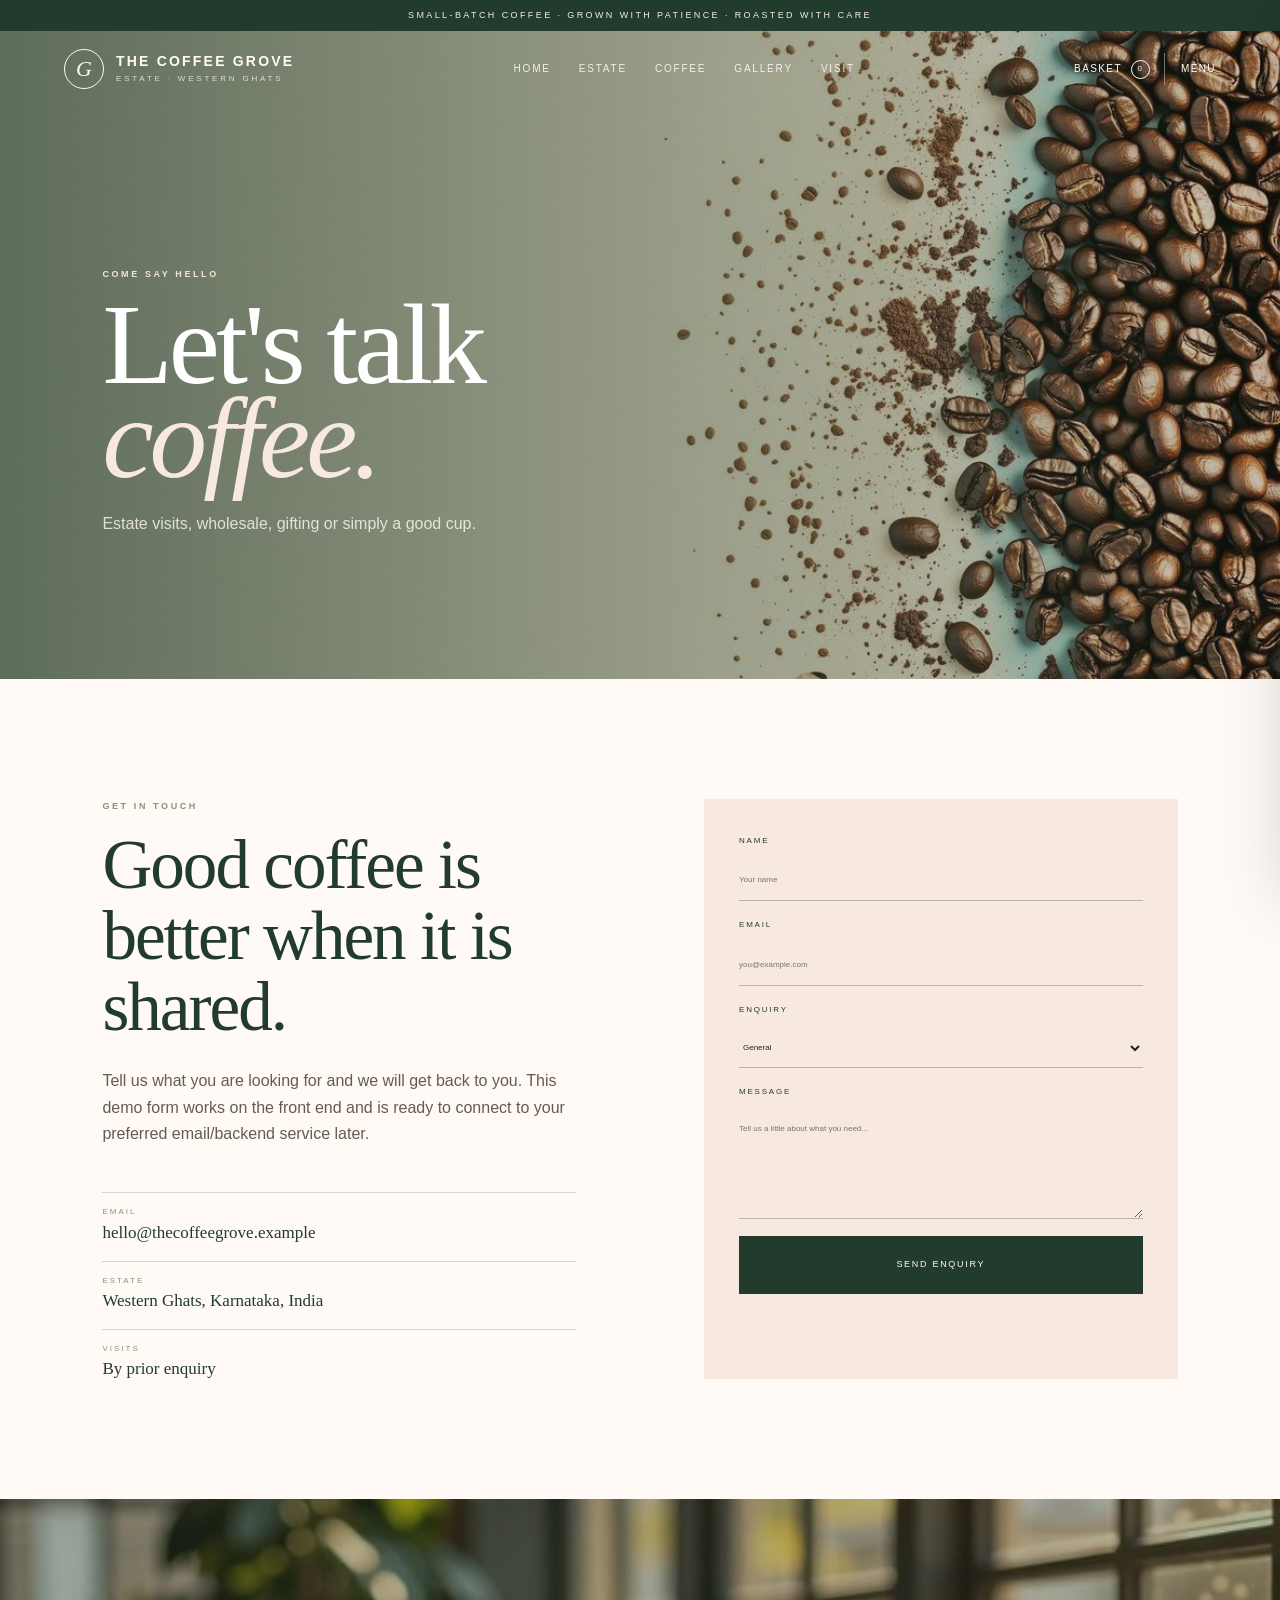
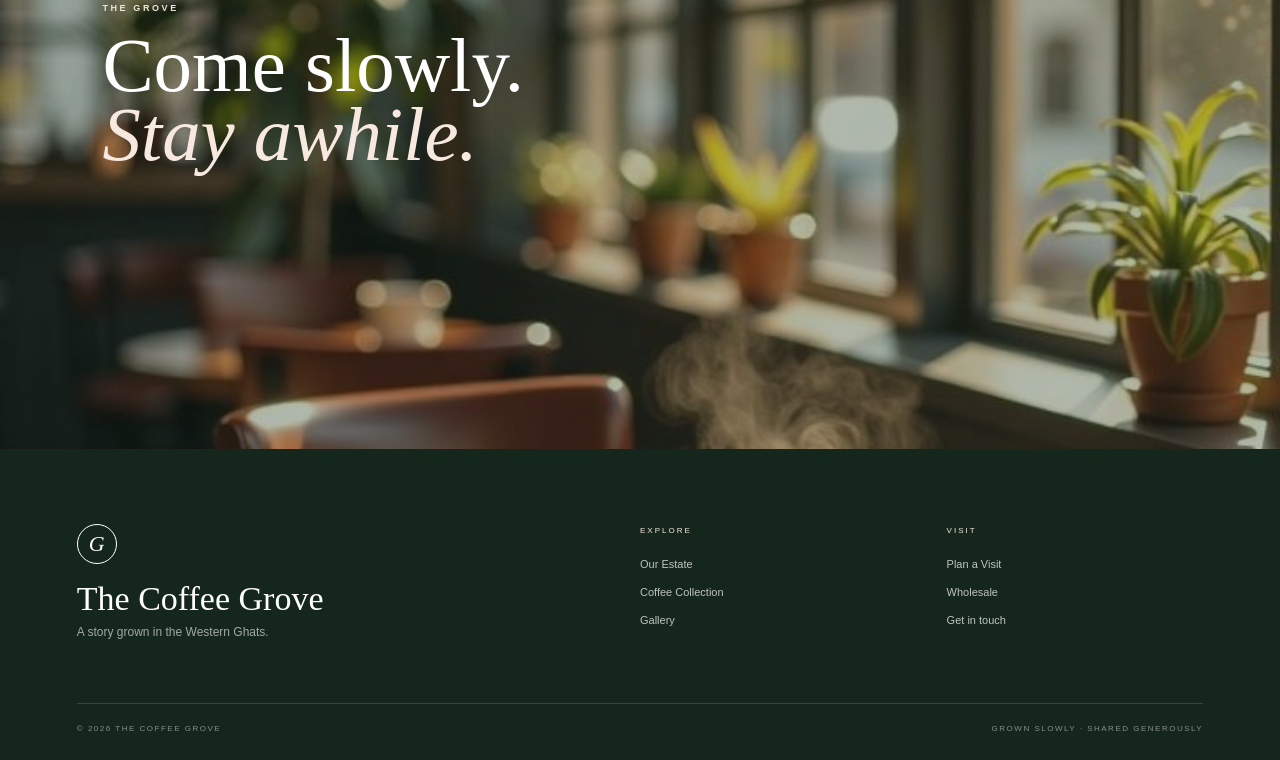
==== contact.html @ a39feb8e "Initial commit: complete Coffee Grove website" ====
<!DOCTYPE html>
<html lang="en">
<head>
    <meta charset="UTF-8">
    <meta name="viewport" content="width=device-width, initial-scale=1.0">
    <meta name="description" content="The Coffee Grove — an editorial coffee estate and farm-to-cup experience in the Western Ghats.">
    <title>Visit The Grove | The Coffee Grove</title>
    <link rel="stylesheet" href="css/style.css">
    
</head>
<body>
<div class="announcement">SMALL-BATCH COFFEE · GROWN WITH PATIENCE · ROASTED WITH CARE</div>
<header class="site-header" id="siteHeader">
    <a class="brand" href="index.html" aria-label="The Coffee Grove home">
        <span class="brand-symbol">G</span>
        <span class="brand-text">
            <strong>THE COFFEE GROVE</strong>
            <small>ESTATE · WESTERN GHATS</small>
        </span>
    </a>

    <nav class="desktop-nav" aria-label="Primary navigation">
        <a href="index.html">Home</a>
        <a href="estate.html">Estate</a>
        <a href="shop.html">Coffee</a>
        <a href="gallery.html">Gallery</a>
        <a href="contact.html">Visit</a>
    </nav>

    <div class="header-actions">
        <button class="basket-button" type="button" data-cart-open>
            Basket <span class="basket-count" data-cart-count>0</span>
        </button>
        <button class="menu-button" type="button" data-menu-open aria-label="Open menu">Menu</button>
    </div>
</header>

<div class="mobile-menu" data-mobile-menu>
    <div class="mobile-menu-top">
        <span>MENU</span>
        <button type="button" data-menu-close aria-label="Close menu">×</button>
    </div>
    <nav>
        <a href="index.html">Home <span>01</span></a>
        <a href="estate.html">Our Estate <span>02</span></a>
        <a href="shop.html">Coffee Collection <span>03</span></a>
        <a href="gallery.html">Gallery <span>04</span></a>
        <a href="contact.html">Visit the Grove <span>05</span></a>
    </nav>
    <p>Good coffee begins with good land.</p>
</div>

<main>
    <section class="page-hero contact-hero"><div class="page-hero-content reveal"><p class="eyebrow light">COME SAY HELLO</p><h1>Let's talk<br><em>coffee.</em></h1><p>Estate visits, wholesale, gifting or simply a good cup.</p></div></section>
    <section class="contact-page">
        <div class="contact-copy reveal"><p class="eyebrow">GET IN TOUCH</p><h2>Good coffee is better when it is shared.</h2><p>Tell us what you are looking for and we will get back to you. This demo form works on the front end and is ready to connect to your preferred email/backend service later.</p><div class="contact-details"><div><span>Email</span><strong>hello@thecoffeegrove.example</strong></div><div><span>Estate</span><strong>Western Ghats, Karnataka, India</strong></div><div><span>Visits</span><strong>By prior enquiry</strong></div></div></div>
        <form class="contact-form reveal" id="contactForm">
            <label>Name<input id="name" name="name" type="text" placeholder="Your name" required></label>
            <label>Email<input name="email" type="email" placeholder="you@example.com" required></label>
            <label>Enquiry<select name="type"><option>General</option><option>Estate visit</option><option>Wholesale coffee</option><option>Corporate gifting</option></select></label>
            <label>Message<textarea name="message" rows="6" placeholder="Tell us a little about what you need..." required></textarea></label>
            <button class="button button-dark" type="submit">Send enquiry</button>
            <p class="form-message" id="formMessage"></p>
        </form>
    </section>
    <section class="contact-image"><img src="assets/cafe-interior.jpg" alt="Warm coffee interior"><div><p class="eyebrow light">THE GROVE</p><h2>Come slowly.<br><em>Stay awhile.</em></h2></div></section>
</main>
<footer class="site-footer">
    <div class="footer-main">
        <div class="footer-brand">
            <div class="brand-symbol">G</div>
            <h2>The Coffee Grove</h2>
            <p>A story grown in the Western Ghats.</p>
        </div>
        <div class="footer-column">
            <span class="footer-label">Explore</span>
            <a href="estate.html">Our Estate</a>
            <a href="shop.html">Coffee Collection</a>
            <a href="gallery.html">Gallery</a>
        </div>
        <div class="footer-column">
            <span class="footer-label">Visit</span>
            <a href="contact.html">Plan a Visit</a>
            <a href="contact.html">Wholesale</a>
            <a href="contact.html">Get in touch</a>
        </div>
    </div>
    <div class="footer-bottom">
        <span>© <span class="year">2026</span> The Coffee Grove</span>
        <span>Grown slowly · Shared generously</span>
    </div>
</footer>

<aside class="cart-drawer" data-cart-drawer aria-label="Basket">
    <div class="cart-head">
        <div>
            <span class="eyebrow">YOUR BASKET</span>
            <h2>A little grove to take home.</h2>
        </div>
        <button type="button" data-cart-close aria-label="Close basket">×</button>
    </div>
    <div class="cart-items" data-cart-items>
        <p class="empty-cart">Your basket is waiting for something freshly roasted.</p>
    </div>
    <div class="cart-foot">
        <div class="cart-total-row"><span>Total</span><strong data-cart-total>₹0</strong></div>
        <a class="button button-dark full" href="contact.html">Continue to enquiry</a>
    </div>
</aside>
<div class="cart-overlay" data-cart-close></div>
<div class="toast" data-toast></div>

<script src="js/script.js"></script>
</body>
</html>
---- css/style.css ----
:root {
    --cream: #f7e9df;
    --paper: #fffaf5;
    --beige: #e9ded0;
    --sage: #dce5df;
    --olive: #879477;
    --forest: #213b2c;
    --forest-deep: #15271d;
    --coffee: #8b552f;
    --brown: #5d3928;
    --ink: #29231e;
    --white: #fffaf5;
    --line: rgba(41, 35, 30, .18);
    --serif: Georgia, "Times New Roman", serif;
    --sans: Arial, Helvetica, sans-serif;
}
* { box-sizing: border-box; }
html { scroll-behavior: smooth; }
body { margin: 0; color: var(--ink); background: var(--paper); font-family: var(--sans); line-height: 1.65; }
body.menu-open, body.cart-open { overflow: hidden; }
a { color: inherit; text-decoration: none; }
button, input, select, textarea { font: inherit; }
button { cursor: pointer; }
img { width: 100%; display: block; }

.announcement { background: var(--forest); color: #f6eee3; padding: 8px 20px; text-align: center; font-size: 9px; letter-spacing: 2.4px; text-transform: uppercase; }
.site-header { position: absolute; z-index: 50; top: 29px; left: 0; right: 0; padding: 20px 5vw; display: flex; align-items: center; justify-content: space-between; color: var(--white); transition: .3s ease; }
.site-header.scrolled { position: fixed; top: 0; background: rgba(33, 59, 44, .96); backdrop-filter: blur(10px); box-shadow: 0 10px 30px rgba(0,0,0,.08); }
.brand { display: flex; align-items: center; gap: 12px; }
.brand-symbol { width: 40px; height: 40px; display: grid; place-items: center; border: 1px solid currentColor; border-radius: 50%; font-family: var(--serif); font-size: 22px; font-style: italic; }
.brand-text strong, .brand-text small { display: block; line-height: 1.1; }
.brand-text strong { font-size: 14px; letter-spacing: 2.2px; }
.brand-text small { margin-top: 5px; font-size: 8px; letter-spacing: 2.8px; opacity: .78; }
.desktop-nav { display: flex; align-items: center; gap: 28px; font-size: 10px; text-transform: uppercase; letter-spacing: 1.8px; }
.desktop-nav a { opacity: .9; position: relative; }
.desktop-nav a::after { content: ""; position: absolute; left: 0; bottom: -7px; width: 0; height: 1px; background: currentColor; transition: .25s; }
.desktop-nav a:hover::after { width: 100%; }
.header-actions { display: flex; align-items: center; gap: 14px; }
.basket-button, .menu-button { border: 0; background: transparent; color: inherit; text-transform: uppercase; letter-spacing: 1.4px; font-size: 10px; }
.basket-button { padding: 8px 0; }
.basket-count { display: inline-grid; place-items: center; min-width: 19px; height: 19px; margin-left: 5px; border: 1px solid currentColor; border-radius: 50%; font-size: 8px; }
.menu-button { padding: 8px 0 8px 16px; border-left: 1px solid rgba(255,255,255,.4); }

.mobile-menu { position: fixed; inset: 0; z-index: 100; background: var(--forest); color: var(--white); padding: 28px 8vw; transform: translateX(100%); transition: transform .45s cubic-bezier(.76,0,.24,1); display: flex; flex-direction: column; justify-content: space-between; }
.mobile-menu.open { transform: translateX(0); }
.mobile-menu-top { display: flex; justify-content: space-between; align-items: center; font-size: 10px; letter-spacing: 3px; }
.mobile-menu-top button { border: 0; background: transparent; color: white; font-size: 34px; font-weight: 200; }
.mobile-menu nav { display: flex; flex-direction: column; gap: 10px; }
.mobile-menu nav a { display: flex; justify-content: space-between; align-items: center; padding: 12px 0; border-bottom: 1px solid rgba(255,255,255,.15); font-family: var(--serif); font-size: clamp(32px, 7vw, 62px); }
.mobile-menu nav span { font: 10px var(--sans); letter-spacing: 2px; opacity: .55; }
.mobile-menu p { font-family: var(--serif); font-style: italic; opacity: .7; }

.hero { min-height: 94vh; position: relative; overflow: hidden; background: var(--forest); color: white; display: flex; align-items: center; }
.hero-image, .page-hero > img { position: absolute; inset: 0; width: 100%; height: 100%; object-fit: cover; }
.hero-shade, .page-hero-shade { position: absolute; inset: 0; background: linear-gradient(90deg, rgba(15,29,21,.66), rgba(15,29,21,.08) 70%), linear-gradient(0deg, rgba(15,29,21,.42), transparent 40%); }
.hero-content, .page-hero-content { position: relative; z-index: 2; width: min(700px, 90%); margin-left: 8vw; padding-top: 80px; }
.eyebrow { margin: 0 0 15px; font-size: 9px; letter-spacing: 2.6px; text-transform: uppercase; color: var(--olive); font-weight: 700; }
.eyebrow.light { color: #efe5d6; }
.hero h1, .page-hero h1 { margin: 0; font: 400 clamp(58px, 9vw, 128px)/.82 var(--serif); letter-spacing: -4px; }
.hero h1 em, .page-hero h1 em, h2 em { font-style: italic; color: var(--cream); }
.hero-copy { max-width: 520px; margin: 30px 0; color: rgba(255,250,245,.88); font-size: 15px; }
.hero-buttons { display: flex; align-items: center; gap: 24px; flex-wrap: wrap; }
.button { display: inline-flex; justify-content: center; align-items: center; min-height: 47px; padding: 0 24px; border: 1px solid var(--forest); text-transform: uppercase; letter-spacing: 1.7px; font-size: 9px; transition: .25s ease; }
.button:hover { transform: translateY(-2px); }
.button-light { color: var(--forest); background: var(--cream); border-color: var(--cream); }
.button-dark { color: var(--white); background: var(--forest); border-color: var(--forest); }
.button.full { width: 100%; }
.line-link { display: inline-flex; gap: 10px; align-items: center; border-bottom: 1px solid currentColor; padding-bottom: 5px; text-transform: uppercase; letter-spacing: 1.5px; font-size: 9px; }
.line-link span { transition: .2s; }
.line-link:hover span { transform: translateX(5px); }
.line-link.light { color: white; }
.hero-bottom { position: absolute; z-index: 2; left: 5vw; right: 5vw; bottom: 28px; display: flex; justify-content: space-between; border-top: 1px solid rgba(255,255,255,.25); padding-top: 12px; font-size: 8px; letter-spacing: 2px; color: rgba(255,255,255,.75); }

.editorial { padding: 130px 6vw; }
.narrow-content { max-width: 850px; margin: auto; text-align: center; }
.narrow-content h2, .section-heading h2, .split-copy h2, .journey-intro h2, .experience-copy h2, .visit-copy h2, .contact-copy h2 { font: 400 clamp(40px, 5.4vw, 72px)/1.03 var(--serif); letter-spacing: -2px; margin: 0 0 26px; }
.narrow-content h2 em, .section-heading h2 em, .split-copy h2 em, .journey-intro h2 em, .experience-copy h2 em, .visit-copy h2 em, .contact-copy h2 em { color: var(--forest); }
.narrow-content p:not(.eyebrow) { max-width: 720px; margin: 0 auto 30px; color: #655b52; font-size: 16px; }
.drop-cap::first-letter { float: left; font: 700 74px/.7 var(--serif); color: var(--forest); padding: 8px 10px 0 0; }

.split-story { display: grid; grid-template-columns: 1fr 1fr; min-height: 720px; }
.split-image { min-height: 600px; overflow: hidden; }
.split-image img { height: 100%; object-fit: cover; }
.split-copy { padding: 9vw 8vw; background: var(--sage); display: flex; flex-direction: column; justify-content: center; }
.split-copy p:not(.eyebrow) { max-width: 560px; color: #4e5148; }
.mini-stats { display: flex; gap: 30px; margin: 30px 0; flex-wrap: wrap; }
.mini-stats div { border-top: 1px solid rgba(33,59,44,.25); padding-top: 10px; min-width: 110px; }
.mini-stats strong, .mini-stats span { display: block; }
.mini-stats strong { font: 400 25px var(--serif); color: var(--forest); }
.mini-stats span { font-size: 9px; letter-spacing: 1px; text-transform: uppercase; margin-top: 4px; opacity: .7; }

.specialities { background: var(--sage); padding: 110px 5vw; }
.section-heading.centered { text-align: center; }
.section-heading.centered h2 { margin-bottom: 5px; }
.divider { width: 240px; max-width: 50%; margin: 10px auto 60px; }
.speciality-grid { max-width: 1250px; margin: auto; display: grid; grid-template-columns: 1fr minmax(300px, 390px) 1fr; gap: 6vw; align-items: center; }
.speciality-list { display: flex; flex-direction: column; align-items: flex-end; gap: 11px; }
.speciality-list.right { align-items: flex-start; }
.list-title { margin-bottom: 14px; color: var(--coffee); font-size: 9px; font-weight: 700; letter-spacing: 2.4px; }
.speciality-list button { border: 0; background: transparent; padding: 0; color: var(--forest); font-family: var(--serif); font-size: clamp(16px, 1.8vw, 22px); letter-spacing: .6px; transition: .2s; }
.speciality-list button:hover { color: var(--coffee); transform: translateX(-4px); }
.speciality-list.right button:hover { transform: translateX(4px); }
.speciality-image { position: relative; }
.speciality-image img { aspect-ratio: 4/5; object-fit: cover; }
.image-caption { position: absolute; left: 16px; right: 16px; bottom: 16px; padding: 13px 16px; background: rgba(255,250,245,.88); color: var(--forest); font-size: 8px; letter-spacing: 1.8px; line-height: 1.5; }
.image-caption strong { font: 15px var(--serif); letter-spacing: .5px; }

.journey-section { padding: 130px 6vw; background: var(--paper); }
.journey-intro { display: grid; grid-template-columns: 1fr 1fr; align-items: end; gap: 60px; max-width: 1200px; margin: auto auto 60px; }
.journey-intro > p:last-child { max-width: 420px; color: #665d54; }
.journey-cards { max-width: 1200px; margin: auto; display: grid; grid-template-columns: repeat(4, 1fr); gap: 18px; }
.journey-card { border-top: 1px solid var(--line); padding-top: 15px; }
.journey-card > span { font-size: 9px; letter-spacing: 2px; color: var(--olive); }
.journey-card img { margin: 14px 0 20px; aspect-ratio: 1 / 1.2; object-fit: cover; }
.journey-card h3 { margin: 0 0 7px; font: 400 22px var(--serif); color: var(--forest); }
.journey-card p { margin: 0; color: #6a6057; font-size: 12px; }

.collection-section { background: var(--cream); padding: 120px 6vw; }
.section-heading { max-width: 1200px; margin: auto auto 55px; display: flex; justify-content: space-between; align-items: end; gap: 30px; }
.section-heading h2 { max-width: 650px; margin: 0; }
.section-heading h2 em { color: var(--brown); }
.product-grid { max-width: 1200px; margin: auto; display: grid; grid-template-columns: repeat(3, 1fr); gap: 25px; }
.product-card { background: var(--paper); border: 1px solid rgba(41,35,30,.08); }
.product-image { overflow: hidden; background: var(--beige); }
.product-image img { aspect-ratio: 1 / 1.05; object-fit: cover; transition: transform .7s ease; }
.product-card:hover .product-image img { transform: scale(1.045); }
.product-info { padding: 20px; }
.product-info > span { font-size: 8px; letter-spacing: 2px; color: var(--olive); }
.product-info h3 { margin: 7px 0 4px; font: 400 26px var(--serif); color: var(--forest); }
.product-info p { margin: 0 0 20px; color: #746a61; font-size: 12px; }
.product-bottom { display: flex; justify-content: space-between; align-items: center; gap: 12px; border-top: 1px solid var(--line); padding-top: 14px; }
.product-bottom strong { font: 400 19px var(--serif); color: var(--brown); }
.add-cart { border: 0; background: var(--forest); color: white; padding: 10px 13px; text-transform: uppercase; letter-spacing: 1.1px; font-size: 8px; }
.add-cart:hover { background: var(--brown); }

.experience-section { background: var(--forest); color: var(--white); display: grid; grid-template-columns: 1fr 1fr; }
.experience-copy { padding: 10vw 9vw; display: flex; flex-direction: column; justify-content: center; align-items: flex-start; }
.experience-copy h2 { margin-bottom: 22px; }
.experience-copy h2 em { color: var(--cream); }
.experience-copy > p:not(.eyebrow) { max-width: 520px; color: rgba(255,250,245,.76); margin-bottom: 30px; }
.experience-image { min-height: 650px; }
.experience-image img { height: 100%; object-fit: cover; }
.visit-strip { display: grid; grid-template-columns: 1fr 1fr; background: var(--beige); }
.visit-image { min-height: 540px; }
.visit-image img { height: 100%; object-fit: cover; }
.visit-copy { padding: 8vw; display: flex; flex-direction: column; justify-content: center; align-items: flex-start; }
.visit-copy h2 em { color: var(--brown); }
.visit-copy > p:not(.eyebrow) { max-width: 500px; color: #62594f; }

.page-hero { min-height: 72vh; position: relative; background: var(--forest); color: white; display: flex; align-items: center; overflow: hidden; }
.page-hero-content { padding-top: 110px; }
.page-hero-content > p:last-child { max-width: 500px; margin-top: 25px; color: rgba(255,250,245,.8); }
.estate-hero img { object-position: center 55%; }
.shop-hero {
    background:
        linear-gradient(90deg, rgba(33, 59, 44, 0.72), rgba(33, 59, 44, 0.20)),
        url("../assets/coffee-bgg.jpg");
    background-size: cover;
    background-position: center;
    background-repeat: no-repeat;
}
.gallery-hero {
    background:
        linear-gradient(90deg, rgba(33, 59, 44, 0.72), rgba(33, 59, 44, 0.20)),
        url("../assets/coffee-bgg.jpg");
    background-size: cover;
    background-position: center;
    background-repeat: no-repeat;
}
.contact-hero {
    background:
        linear-gradient(90deg, rgba(33, 59, 44, 0.72), rgba(33, 59, 44, 0.20)),
        url("../assets/coffee-bgg.jpg");
    background-size: cover;
    background-position: center;
    background-repeat: no-repeat;
}

.two-column-editorial { display: grid; grid-template-columns: 1fr 1fr; gap: 10vw; align-items: start; }
.two-column-editorial h2 { font: 400 clamp(38px, 5vw, 65px)/1.05 var(--serif); margin: 0; color: var(--forest); }
.two-column-editorial > div:last-child { color: #665d54; font-size: 15px; }
.image-text-section { display: grid; grid-template-columns: 1.15fr .85fr; background: var(--cream); }
.large-image { min-height: 650px; }
.large-image img { height: 100%; object-fit: cover; }
.image-text-copy { padding: 9vw 7vw; display: flex; flex-direction: column; justify-content: center; }
.image-text-copy h2 { font: 400 clamp(40px, 5vw, 70px)/.98 var(--serif); margin: 0 0 25px; color: var(--forest); }
.image-text-copy h2 em { color: var(--brown); }
.image-text-copy > p:not(.eyebrow) { color: #655b52; }
.facts { margin-top: 25px; }
.facts div { display: flex; gap: 20px; border-top: 1px solid var(--line); padding: 12px 0; }
.facts strong { color: var(--olive); font-size: 9px; letter-spacing: 2px; }
.facts span { font: 17px var(--serif); }
.dark-story { background: var(--forest); color: white; padding: 9vw 7vw; display: grid; grid-template-columns: .8fr 1.2fr; gap: 8vw; align-items: center; }
.dark-story-copy h2 { font: 400 clamp(40px, 5vw, 72px)/.95 var(--serif); margin: 0 0 25px; }
.dark-story-copy h2 em { color: var(--cream); }
.dark-story-copy > p:not(.eyebrow) { color: rgba(255,255,255,.7); max-width: 500px; }
.dark-story-image img { aspect-ratio: 1.35 / 1; object-fit: cover; }
.quote-section { padding: 130px 8vw; text-align: center; background: var(--sage); }
.quote-mark { font: 70px/1 var(--serif); margin: 0; color: var(--olive); }
.quote-section blockquote { max-width: 900px; margin: -10px auto 20px; font: italic 400 clamp(30px, 4vw, 52px)/1.15 var(--serif); color: var(--forest); }
.quote-section > span { font-size: 8px; letter-spacing: 2px; }

.collection-page { padding: 120px 6vw; }
.filter-buttons { display: flex; gap: 8px; flex-wrap: wrap; }
.filter { background: transparent; border: 1px solid var(--line); padding: 9px 13px; text-transform: uppercase; font-size: 8px; letter-spacing: 1.5px; }
.filter.active, .filter:hover { background: var(--forest); border-color: var(--forest); color: white; }
.product-card.is-hidden { display: none; }
.shop-grid { grid-template-columns: repeat(3, 1fr); }
.shop-note { display: grid; grid-template-columns: 1fr 1fr; background: var(--sage); }
.shop-note > div { padding: 8vw; display: flex; flex-direction: column; justify-content: center; align-items: flex-start; }
.shop-note h2 { font: 400 clamp(38px, 5vw, 62px)/1 var(--serif); color: var(--forest); margin: 0 0 20px; }
.shop-note p:not(.eyebrow) { color: #5d6258; max-width: 520px; }
.shop-note img { height: 100%; min-height: 500px; object-fit: cover; }

.gallery-page { padding: 120px 6vw; }
.gallery-intro { max-width: 1150px; margin: 0 auto 70px; }
.gallery-intro h2 { margin: 0; font: 400 clamp(42px, 6vw, 76px)/1 var(--serif); color: var(--forest); }
.gallery-intro h2 em { color: var(--brown); }
.gallery-grid { max-width: 1200px; margin: auto; display: grid; grid-template-columns: repeat(12, 1fr); gap: 20px; align-items: start; }
.gallery-item { margin: 0; grid-column: span 4; }
.gallery-item.wide { grid-column: span 8; }
.gallery-item.tall { grid-column: span 4; }
.gallery-item img { aspect-ratio: 1.15 / 1; object-fit: cover; cursor: zoom-in; }
.gallery-item.tall img { aspect-ratio: .78 / 1; }
.gallery-item.wide img { aspect-ratio: 1.65 / 1; }
.gallery-item figcaption { display: flex; gap: 15px; padding-top: 10px; font: 16px var(--serif); color: var(--forest); }
.gallery-item figcaption span { font: 8px var(--sans); letter-spacing: 2px; color: var(--olive); padding-top: 5px; }
.lightbox { position: fixed; inset: 0; z-index: 120; background: rgba(15,27,20,.94); display: none; align-items: center; justify-content: center; padding: 5vw; }
.lightbox.open { display: flex; }
.lightbox img { max-height: 90vh; max-width: 90vw; width: auto; object-fit: contain; }
.lightbox button { position: absolute; right: 30px; top: 20px; border: 0; background: transparent; color: white; font-size: 40px; }

.contact-page { padding: 120px 8vw; display: grid; grid-template-columns: 1fr 1fr; gap: 10vw; }
.contact-copy h2 { color: var(--forest); }
.contact-copy > p:not(.eyebrow) { color: #655b52; max-width: 560px; }
.contact-details { margin-top: 45px; display: grid; gap: 18px; }
.contact-details div { border-top: 1px solid var(--line); padding-top: 12px; }
.contact-details span, .contact-details strong { display: block; }
.contact-details span { font-size: 8px; text-transform: uppercase; letter-spacing: 2px; color: var(--olive); }
.contact-details strong { margin-top: 4px; font: 17px var(--serif); color: var(--forest); }
.contact-form { background: var(--cream); padding: 35px; display: grid; gap: 17px; }
.contact-form label { display: grid; gap: 7px; font-size: 8px; letter-spacing: 1.8px; text-transform: uppercase; color: var(--forest); }
.contact-form input, .contact-form select, .contact-form textarea { width: 100%; border: 0; border-bottom: 1px solid rgba(33,59,44,.3); background: transparent; padding: 11px 0; outline: none; color: var(--ink); resize: vertical; }
.contact-form input:focus, .contact-form select:focus, .contact-form textarea:focus { border-color: var(--forest); }
.form-message { min-height: 22px; margin: 0; color: var(--forest); font-size: 11px; }
.contact-image { position: relative; min-height: 550px; overflow: hidden; background: var(--forest); color: white; }
.contact-image img { position: absolute; inset: 0; height: 100%; object-fit: cover; opacity: .65; }
.contact-image > div { position: relative; z-index: 1; padding: 8vw; }
.contact-image h2 { font: 400 clamp(45px, 6vw, 82px)/.9 var(--serif); margin: 0; }
.contact-image h2 em { color: var(--cream); }

.site-footer { background: var(--forest-deep); color: white; padding: 75px 6vw 25px; }
.footer-main { display: grid; grid-template-columns: 2fr 1fr 1fr; gap: 50px; padding-bottom: 60px; }
.footer-brand h2 { font: 400 34px var(--serif); margin: 16px 0 5px; }
.footer-brand p { margin: 0; color: rgba(255,255,255,.6); font-size: 12px; }
.footer-column { display: flex; flex-direction: column; gap: 10px; font-size: 11px; color: rgba(255,255,255,.72); }
.footer-label { color: var(--cream); text-transform: uppercase; letter-spacing: 2px; font-size: 8px; margin-bottom: 8px; }
.footer-column a:hover { color: white; }
.footer-bottom { border-top: 1px solid rgba(255,255,255,.14); padding-top: 18px; display: flex; justify-content: space-between; gap: 20px; color: rgba(255,255,255,.48); font-size: 8px; text-transform: uppercase; letter-spacing: 1.5px; }

.cart-drawer { position: fixed; z-index: 110; top: 0; right: 0; width: min(440px, 92vw); height: 100vh; background: var(--paper); transform: translateX(105%); transition: transform .4s cubic-bezier(.76,0,.24,1); display: flex; flex-direction: column; box-shadow: -20px 0 60px rgba(0,0,0,.15); }
.cart-drawer.open { transform: translateX(0); }
.cart-head { padding: 30px; display: flex; justify-content: space-between; gap: 20px; border-bottom: 1px solid var(--line); }
.cart-head h2 { margin: 0; font: 400 28px var(--serif); color: var(--forest); }
.cart-head button { border: 0; background: transparent; font-size: 32px; }
.cart-items { flex: 1; overflow-y: auto; padding: 20px 30px; }
.empty-cart { color: #776d63; font: italic 18px var(--serif); }
.cart-item { display: grid; grid-template-columns: 80px 1fr auto; gap: 13px; align-items: center; padding: 15px 0; border-bottom: 1px solid var(--line); }
.cart-item img { width: 80px; height: 80px; object-fit: cover; }
.cart-item h4 { margin: 0; font: 17px var(--serif); color: var(--forest); }
.cart-item p { margin: 5px 0 0; font-size: 10px; color: #71675d; }
.cart-item button { border: 0; background: transparent; padding: 0; font-size: 8px; text-transform: uppercase; letter-spacing: 1px; color: var(--coffee); }
.qty-controls { display: flex; align-items: center; gap: 7px; margin-top: 7px; }
.qty-controls button { width: 22px; height: 22px; border: 1px solid var(--line); color: var(--forest); background: transparent; font-size: 12px; }
.qty-controls span { min-width: 12px; text-align: center; font-size: 10px; }
.cart-foot { padding: 22px 30px 30px; border-top: 1px solid var(--line); }
.cart-total-row { display: flex; justify-content: space-between; margin-bottom: 18px; font-size: 12px; }
.cart-total-row strong { font: 22px var(--serif); color: var(--forest); }
.cart-overlay { position: fixed; z-index: 105; inset: 0; background: rgba(15,27,20,.55); opacity: 0; visibility: hidden; transition: .3s; }
.cart-overlay.open { opacity: 1; visibility: visible; }
.toast { position: fixed; z-index: 150; left: 50%; bottom: 25px; transform: translate(-50%, 20px); background: var(--forest); color: white; padding: 12px 18px; font-size: 10px; letter-spacing: .5px; opacity: 0; visibility: hidden; transition: .3s; }
.toast.show { opacity: 1; visibility: visible; transform: translate(-50%, 0); }

.reveal { opacity: 0; transform: translateY(25px); transition: opacity .7s ease, transform .7s ease; }
.reveal.visible { opacity: 1; transform: translateY(0); }

@media (max-width: 980px) {
    .desktop-nav { display: none; }
    .split-story, .experience-section, .visit-strip, .two-column-editorial, .image-text-section, .dark-story, .shop-note, .contact-page { grid-template-columns: 1fr; }
    .split-image { min-height: 500px; }
    .speciality-grid { grid-template-columns: 1fr 1fr; }
    .speciality-image { grid-column: 1 / -1; grid-row: 1; max-width: 400px; width: 100%; margin: auto; }
    .speciality-list { align-items: flex-start; }
    .speciality-list.right { align-items: flex-start; }
    .journey-cards, .product-grid, .shop-grid { grid-template-columns: repeat(2, 1fr); }
    .journey-intro { grid-template-columns: 1fr; gap: 10px; }
    .experience-image { min-height: 500px; order: -1; }
    .visit-image { min-height: 450px; }
    .large-image { min-height: 500px; }
    .dark-story-image { order: -1; }
    .shop-note img { min-height: 450px; }
    .gallery-item, .gallery-item.wide, .gallery-item.tall { grid-column: span 6; }
    .footer-main { grid-template-columns: 2fr 1fr; }
}

@media (max-width: 640px) {
    .announcement { font-size: 7px; letter-spacing: 1.5px; }
    .site-header { top: 27px; padding: 15px 5vw; }
    .brand-symbol { width: 34px; height: 34px; font-size: 18px; }
    .brand-text strong { font-size: 11px; letter-spacing: 1.5px; }
    .brand-text small { font-size: 6px; letter-spacing: 2px; }
    .basket-button { display: none; }
    .hero { min-height: 88vh; }
    .hero-content, .page-hero-content { margin-left: 7vw; padding-top: 60px; }
    .hero h1, .page-hero h1 { letter-spacing: -2.5px; }
    .hero-copy { font-size: 13px; }
    .hero-bottom { gap: 10px; font-size: 6px; }
    .editorial, .journey-section, .collection-section, .collection-page, .gallery-page, .contact-page { padding: 85px 6vw; }
    .split-copy, .experience-copy, .visit-copy, .image-text-copy, .shop-note > div { padding: 75px 7vw; }
    .specialities { padding: 85px 6vw; }
    .speciality-grid { grid-template-columns: 1fr; gap: 35px; }
    .speciality-image { grid-column: auto; }
    .speciality-list, .speciality-list.right { align-items: center; }
    .speciality-list button { font-size: 18px; }
    .journey-cards, .product-grid, .shop-grid { grid-template-columns: 1fr; }
    .section-heading { display: block; }
    .section-heading > .line-link { margin-top: 20px; }
    .filter-buttons { margin-top: 20px; }
    .experience-image { min-height: 380px; }
    .visit-image, .large-image { min-height: 360px; }
    .gallery-item, .gallery-item.wide, .gallery-item.tall { grid-column: 1 / -1; }
    .gallery-item img, .gallery-item.wide img, .gallery-item.tall img { aspect-ratio: 1 / .82; }
    .contact-form { padding: 25px; }
    .contact-image { min-height: 420px; }
    .footer-main { grid-template-columns: 1fr 1fr; gap: 35px; }
    .footer-brand { grid-column: 1 / -1; }
    .footer-bottom { display: block; }
    .footer-bottom span { display: block; margin-top: 8px; }
    .cart-item { grid-template-columns: 65px 1fr; }
    .cart-item img { width: 65px; height: 65px; }
    .cart-item > button { grid-column: 2; justify-self: start; }
}
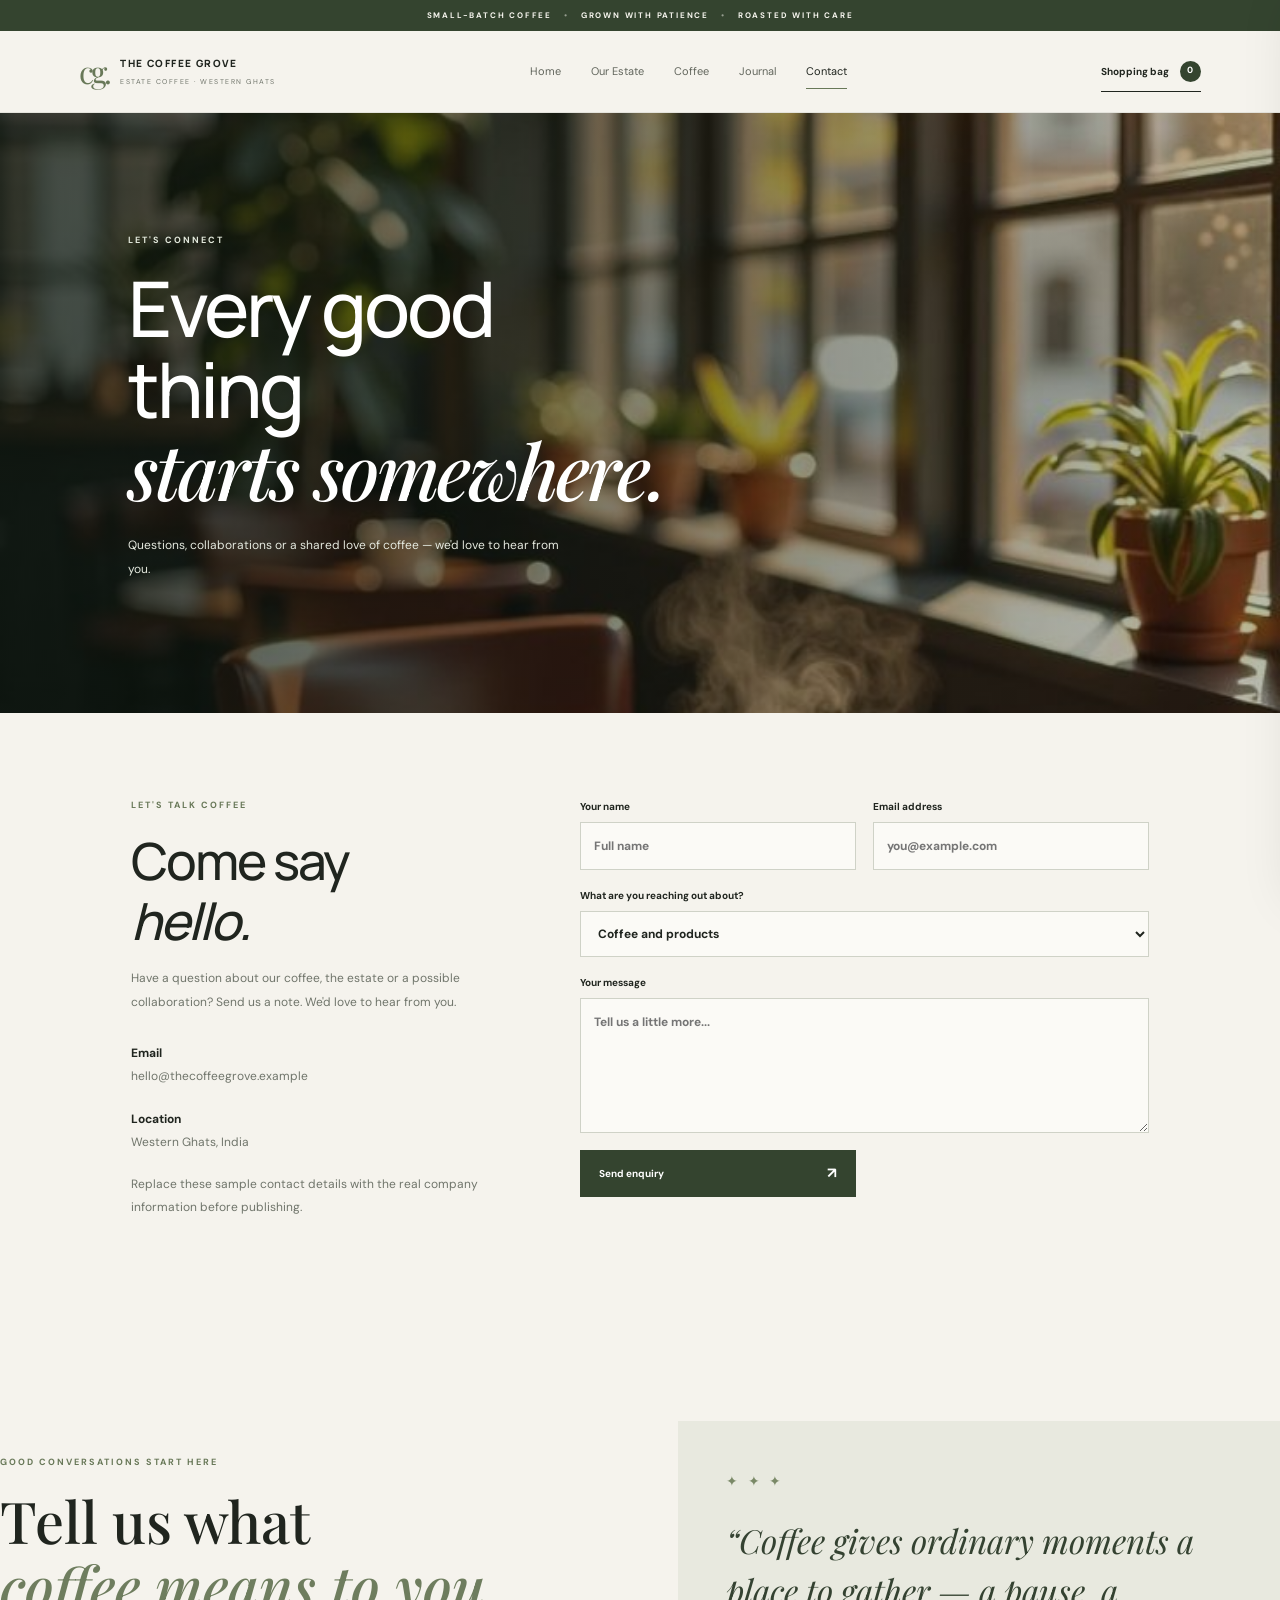
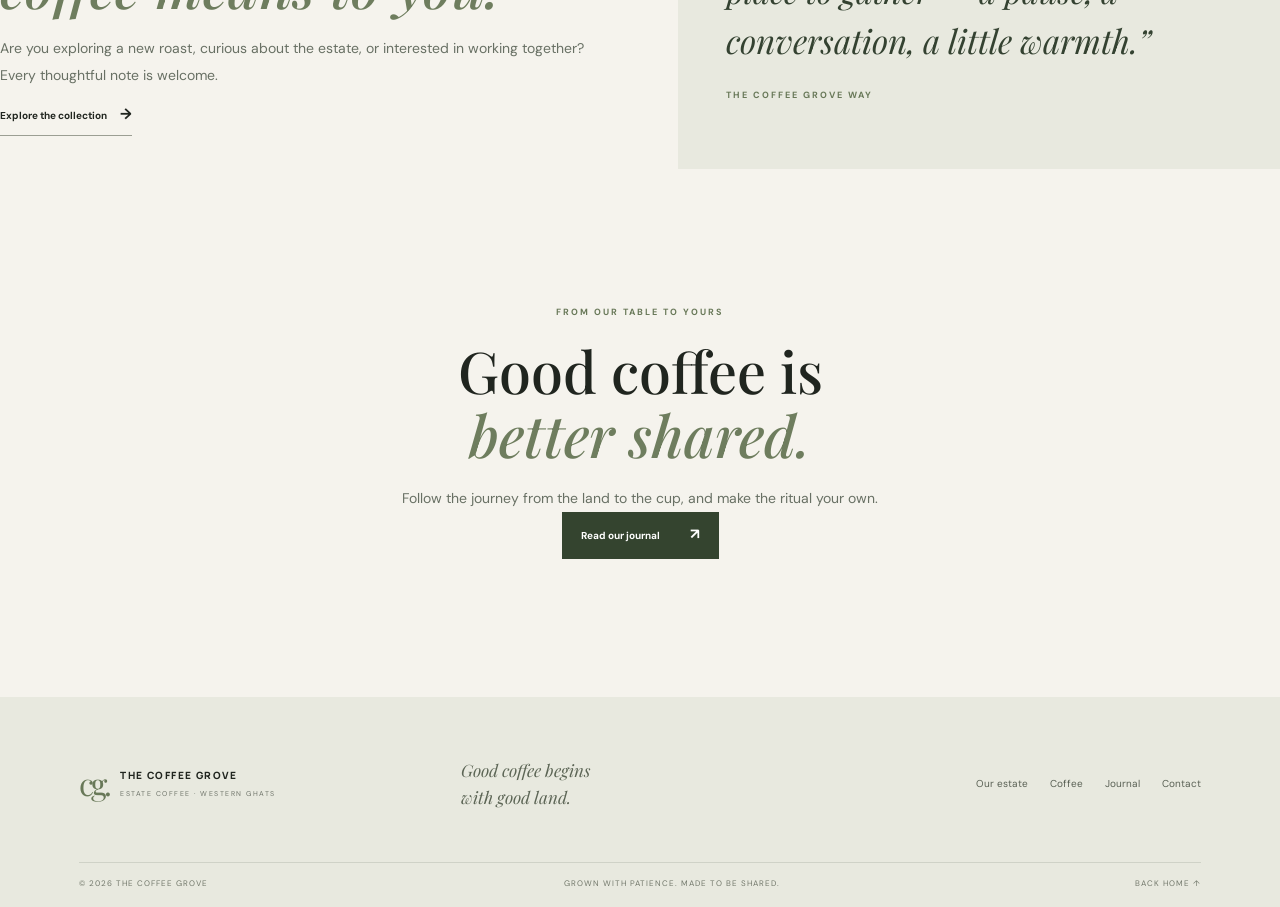
==== commit 5eb333bc: "feat: enhance all Coffee Grove pages with storytelling, review cards, and animations" ====
--- a/contact.html
+++ b/contact.html
@@ -3,113 +3,161 @@
 <head>
     <meta charset="UTF-8">
     <meta name="viewport" content="width=device-width, initial-scale=1.0">
-    <meta name="description" content="The Coffee Grove — an editorial coffee estate and farm-to-cup experience in the Western Ghats.">
-    <title>Visit The Grove | The Coffee Grove</title>
+    <meta name="description" content="Contact | The Coffee Grove">
+    <title>Contact | The Coffee Grove</title>
+    <link rel="preconnect" href="https://fonts.googleapis.com">
+    <link rel="preconnect" href="https://fonts.gstatic.com" crossorigin>
+    <link href="https://fonts.googleapis.com/css2?family=DM+Sans:wght@400;500;600;700&family=Manrope:wght@400;500;600;700;800&family=Playfair+Display:ital,wght@0,500;0,600;1,500;1,600&display=swap" rel="stylesheet">
     <link rel="stylesheet" href="css/style.css">
-    
+    <script src="js/script.js" defer></script>
 </head>
 <body>
-<div class="announcement">SMALL-BATCH COFFEE · GROWN WITH PATIENCE · ROASTED WITH CARE</div>
-<header class="site-header" id="siteHeader">
-    <a class="brand" href="index.html" aria-label="The Coffee Grove home">
-        <span class="brand-symbol">G</span>
-        <span class="brand-text">
-            <strong>THE COFFEE GROVE</strong>
-            <small>ESTATE · WESTERN GHATS</small>
-        </span>
-    </a>
+    <div class="announcement-bar">
+        <span>SMALL-BATCH COFFEE</span>
+        <span class="announcement-dot">•</span>
+        <span>GROWN WITH PATIENCE</span>
+        <span class="announcement-dot">•</span>
+        <span>ROASTED WITH CARE</span>
+    </div>
 
-    <nav class="desktop-nav" aria-label="Primary navigation">
-        <a href="index.html">Home</a>
-        <a href="estate.html">Estate</a>
-        <a href="shop.html">Coffee</a>
-        <a href="gallery.html">Gallery</a>
-        <a href="contact.html">Visit</a>
-    </nav>
+    <header class="site-header">
+        <a class="brand" href="index.html" aria-label="The Coffee Grove homepage">
+            <span class="brand-symbol">cg.</span>
+            <span class="brand-copy">
+                <strong>THE COFFEE GROVE</strong>
+                <small>ESTATE COFFEE · WESTERN GHATS</small>
+            </span>
+        </a>
 
-    <div class="header-actions">
-        <button class="basket-button" type="button" data-cart-open>
-            Basket <span class="basket-count" data-cart-count>0</span>
+        <button class="menu-toggle" type="button" aria-label="Open navigation" aria-expanded="false">
+            <span></span>
+            <span></span>
         </button>
-        <button class="menu-button" type="button" data-menu-open aria-label="Open menu">Menu</button>
-    </div>
-</header>
 
-<div class="mobile-menu" data-mobile-menu>
-    <div class="mobile-menu-top">
-        <span>MENU</span>
-        <button type="button" data-menu-close aria-label="Close menu">×</button>
-    </div>
-    <nav>
-        <a href="index.html">Home <span>01</span></a>
-        <a href="estate.html">Our Estate <span>02</span></a>
-        <a href="shop.html">Coffee Collection <span>03</span></a>
-        <a href="gallery.html">Gallery <span>04</span></a>
-        <a href="contact.html">Visit the Grove <span>05</span></a>
-    </nav>
-    <p>Good coffee begins with good land.</p>
-</div>
+        <nav class="main-nav" aria-label="Main navigation">
+            <a class="" href="index.html">Home</a>
+            <a class="" href="estate.html">Our Estate</a>
+            <a class="" href="shop.html">Coffee</a>
+            <a class="" href="journal.html">Journal</a>
+            <a class="active" href="contact.html">Contact</a>
+        </nav>
 
-<main>
-    <section class="page-hero contact-hero"><div class="page-hero-content reveal"><p class="eyebrow light">COME SAY HELLO</p><h1>Let's talk<br><em>coffee.</em></h1><p>Estate visits, wholesale, gifting or simply a good cup.</p></div></section>
-    <section class="contact-page">
-        <div class="contact-copy reveal"><p class="eyebrow">GET IN TOUCH</p><h2>Good coffee is better when it is shared.</h2><p>Tell us what you are looking for and we will get back to you. This demo form works on the front end and is ready to connect to your preferred email/backend service later.</p><div class="contact-details"><div><span>Email</span><strong>hello@thecoffeegrove.example</strong></div><div><span>Estate</span><strong>Western Ghats, Karnataka, India</strong></div><div><span>Visits</span><strong>By prior enquiry</strong></div></div></div>
-        <form class="contact-form reveal" id="contactForm">
-            <label>Name<input id="name" name="name" type="text" placeholder="Your name" required></label>
-            <label>Email<input name="email" type="email" placeholder="you@example.com" required></label>
-            <label>Enquiry<select name="type"><option>General</option><option>Estate visit</option><option>Wholesale coffee</option><option>Corporate gifting</option></select></label>
-            <label>Message<textarea name="message" rows="6" placeholder="Tell us a little about what you need..." required></textarea></label>
-            <button class="button button-dark" type="submit">Send enquiry</button>
-            <p class="form-message" id="formMessage"></p>
-        </form>
-    </section>
-    <section class="contact-image"><img src="assets/cafe-interior.jpg" alt="Warm coffee interior"><div><p class="eyebrow light">THE GROVE</p><h2>Come slowly.<br><em>Stay awhile.</em></h2></div></section>
-</main>
-<footer class="site-footer">
-    <div class="footer-main">
-        <div class="footer-brand">
-            <div class="brand-symbol">G</div>
-            <h2>The Coffee Grove</h2>
-            <p>A story grown in the Western Ghats.</p>
+        <button class="bag-button" type="button" aria-label="Open shopping bag">
+            <span>Shopping bag</span>
+            <span class="bag-count">0</span>
+        </button>
+    </header>
+
+    <main>
+        <section class="page-hero">
+            <img src="assets/cafe-interior.jpg" alt="Contact at The Coffee Grove">
+            <div class="hero-shade"></div>
+            <div class="page-hero-content reveal">
+                <p class="eyebrow eyebrow-light">LET'S CONNECT</p>
+                <h1>Every good thing<br><em>starts somewhere.</em></h1>
+                <p>Questions, collaborations or a shared love of coffee — we'd love to hear from you.</p>
+            </div>
+        </section>
+
+        
+        <section class="page-content">
+            <div class="contact-layout">
+                <div class="contact-intro reveal">
+                    <p class="eyebrow">LET'S TALK COFFEE</p>
+                    <h2>Come say<br><em>hello.</em></h2>
+                    <p>
+                        Have a question about our coffee, the estate or a possible
+                        collaboration? Send us a note. We'd love to hear from you.
+                    </p>
+                    <div class="contact-details">
+                        <p><strong>Email</strong><br>hello@thecoffeegrove.example</p>
+                        <p><strong>Location</strong><br>Western Ghats, India</p>
+                        <p>Replace these sample contact details with the real company information before publishing.</p>
+                    </div>
+                </div>
+                <form class="contact-form reveal">
+                    <label>
+                        Your name
+                        <input type="text" name="name" placeholder="Full name" required>
+                    </label>
+                    <label>
+                        Email address
+                        <input type="email" name="email" placeholder="you@example.com" required>
+                    </label>
+                    <label class="full-width">
+                        What are you reaching out about?
+                        <select name="topic">
+                            <option value="products">Coffee and products</option>
+                            <option value="estate">Estate visit</option>
+                            <option value="wholesale">Wholesale enquiry</option>
+                            <option value="other">Something else</option>
+                        </select>
+                    </label>
+                    <label class="full-width">
+                        Your message
+                        <textarea name="message" placeholder="Tell us a little more..." required></textarea>
+                    </label>
+                    <button class="button button-dark" type="submit">Send enquiry <span>↗</span></button>
+                    <p class="form-status" role="status"></p>
+                </form>
+            </div>
+        </section>
+
+
+            <section class="contact-community-section">
+                <div class="contact-community-copy reveal"><p class="eyebrow">GOOD CONVERSATIONS START HERE</p><h2>Tell us what<br><em>coffee means to you.</em></h2><p>Are you exploring a new roast, curious about the estate, or interested in working together? Every thoughtful note is welcome.</p><a class="underlined-link" href="shop.html">Explore the collection <span>→</span></a></div>
+                <div class="contact-quote-card reveal"><span class="review-stars">✦ ✦ ✦</span><blockquote>“Coffee gives ordinary moments a place to gather — a pause, a conversation, a little warmth.”</blockquote><p class="eyebrow">THE COFFEE GROVE WAY</p></div>
+            </section>
+            <section class="community-section contact-last-section">
+                <div class="community-heading reveal"><p class="eyebrow">FROM OUR TABLE TO YOURS</p><h2>Good coffee is<br><em>better shared.</em></h2><p>Follow the journey from the land to the cup, and make the ritual your own.</p><a class="button button-dark" href="journal.html">Read our journal <span>↗</span></a></div>
+            </section>
+
+    </main>
+
+    <footer class="site-footer">
+        <div class="footer-main">
+            <a class="brand brand-footer" href="index.html">
+                <span class="brand-symbol">cg.</span>
+                <span class="brand-copy">
+                    <strong>THE COFFEE GROVE</strong>
+                    <small>ESTATE COFFEE · WESTERN GHATS</small>
+                </span>
+            </a>
+            <p class="footer-thought">Good coffee begins<br>with good land.</p>
+            <div class="footer-links">
+                <a href="estate.html">Our estate</a>
+                <a href="shop.html">Coffee</a>
+                <a href="journal.html">Journal</a>
+                <a href="contact.html">Contact</a>
+            </div>
         </div>
-        <div class="footer-column">
-            <span class="footer-label">Explore</span>
-            <a href="estate.html">Our Estate</a>
-            <a href="shop.html">Coffee Collection</a>
-            <a href="gallery.html">Gallery</a>
+        <div class="footer-bottom">
+            <span>© 2026 THE COFFEE GROVE</span>
+            <span>GROWN WITH PATIENCE. MADE TO BE SHARED.</span>
+            <a href="index.html">BACK HOME ↑</a>
         </div>
-        <div class="footer-column">
-            <span class="footer-label">Visit</span>
-            <a href="contact.html">Plan a Visit</a>
-            <a href="contact.html">Wholesale</a>
-            <a href="contact.html">Get in touch</a>
+    </footer>
+
+    <div class="toast-message" role="status" aria-live="polite"></div>
+    <div class="bag-overlay"></div>
+
+    <aside class="shopping-drawer" aria-label="Shopping bag" aria-hidden="true">
+        <div class="drawer-header">
+            <div>
+                <p class="eyebrow">YOUR SELECTION</p>
+                <h2>Your bag <span class="drawer-count">0</span></h2>
+            </div>
+            <button class="drawer-close" type="button" aria-label="Close shopping bag">×</button>
         </div>
-    </div>
-    <div class="footer-bottom">
-        <span>© <span class="year">2026</span> The Coffee Grove</span>
-        <span>Grown slowly · Shared generously</span>
-    </div>
-</footer>
-
-<aside class="cart-drawer" data-cart-drawer aria-label="Basket">
-    <div class="cart-head">
-        <div>
-            <span class="eyebrow">YOUR BASKET</span>
-            <h2>A little grove to take home.</h2>
+        <div class="drawer-items">
+            <p class="empty-bag">Your bag is waiting for something good.</p>
         </div>
-        <button type="button" data-cart-close aria-label="Close basket">×</button>
-    </div>
-    <div class="cart-items" data-cart-items>
-        <p class="empty-cart">Your basket is waiting for something freshly roasted.</p>
-    </div>
-    <div class="cart-foot">
-        <div class="cart-total-row"><span>Total</span><strong data-cart-total>₹0</strong></div>
-        <a class="button button-dark full" href="contact.html">Continue to enquiry</a>
-    </div>
-</aside>
-<div class="cart-overlay" data-cart-close></div>
-<div class="toast" data-toast></div>
-
-<script src="js/script.js"></script>
+        <div class="drawer-total">
+            <span>Subtotal</span>
+            <strong>₹<span class="subtotal-value">0</span></strong>
+        </div>
+        <button class="button button-dark checkout-button" type="button">Continue to checkout</button>
+        <p class="drawer-note">Demo shopping bag. A payment service is required for real orders.</p>
+    </aside>
 </body>
-</html>+</html>
--- a/css/style.css
+++ b/css/style.css
@@ -1,343 +1,2156 @@
+/* =========================================================
+   THE COFFEE GROVE
+   Modern editorial coffee estate design
+   ========================================================= */
 
 :root {
-    --cream: #f7e9df;
-    --paper: #fffaf5;
-    --beige: #e9ded0;
-    --sage: #dce5df;
-    --olive: #879477;
-    --forest: #213b2c;
-    --forest-deep: #15271d;
-    --coffee: #8b552f;
-    --brown: #5d3928;
-    --ink: #29231e;
-    --white: #fffaf5;
-    --line: rgba(41, 35, 30, .18);
-    --serif: Georgia, "Times New Roman", serif;
-    --sans: Arial, Helvetica, sans-serif;
-}
-* { box-sizing: border-box; }
-html { scroll-behavior: smooth; }
-body { margin: 0; color: var(--ink); background: var(--paper); font-family: var(--sans); line-height: 1.65; }
-body.menu-open, body.cart-open { overflow: hidden; }
-a { color: inherit; text-decoration: none; }
-button, input, select, textarea { font: inherit; }
-button { cursor: pointer; }
-img { width: 100%; display: block; }
-
-.announcement { background: var(--forest); color: #f6eee3; padding: 8px 20px; text-align: center; font-size: 9px; letter-spacing: 2.4px; text-transform: uppercase; }
-.site-header { position: absolute; z-index: 50; top: 29px; left: 0; right: 0; padding: 20px 5vw; display: flex; align-items: center; justify-content: space-between; color: var(--white); transition: .3s ease; }
-.site-header.scrolled { position: fixed; top: 0; background: rgba(33, 59, 44, .96); backdrop-filter: blur(10px); box-shadow: 0 10px 30px rgba(0,0,0,.08); }
-.brand { display: flex; align-items: center; gap: 12px; }
-.brand-symbol { width: 40px; height: 40px; display: grid; place-items: center; border: 1px solid currentColor; border-radius: 50%; font-family: var(--serif); font-size: 22px; font-style: italic; }
-.brand-text strong, .brand-text small { display: block; line-height: 1.1; }
-.brand-text strong { font-size: 14px; letter-spacing: 2.2px; }
-.brand-text small { margin-top: 5px; font-size: 8px; letter-spacing: 2.8px; opacity: .78; }
-.desktop-nav { display: flex; align-items: center; gap: 28px; font-size: 10px; text-transform: uppercase; letter-spacing: 1.8px; }
-.desktop-nav a { opacity: .9; position: relative; }
-.desktop-nav a::after { content: ""; position: absolute; left: 0; bottom: -7px; width: 0; height: 1px; background: currentColor; transition: .25s; }
-.desktop-nav a:hover::after { width: 100%; }
-.header-actions { display: flex; align-items: center; gap: 14px; }
-.basket-button, .menu-button { border: 0; background: transparent; color: inherit; text-transform: uppercase; letter-spacing: 1.4px; font-size: 10px; }
-.basket-button { padding: 8px 0; }
-.basket-count { display: inline-grid; place-items: center; min-width: 19px; height: 19px; margin-left: 5px; border: 1px solid currentColor; border-radius: 50%; font-size: 8px; }
-.menu-button { padding: 8px 0 8px 16px; border-left: 1px solid rgba(255,255,255,.4); }
-
-.mobile-menu { position: fixed; inset: 0; z-index: 100; background: var(--forest); color: var(--white); padding: 28px 8vw; transform: translateX(100%); transition: transform .45s cubic-bezier(.76,0,.24,1); display: flex; flex-direction: column; justify-content: space-between; }
-.mobile-menu.open { transform: translateX(0); }
-.mobile-menu-top { display: flex; justify-content: space-between; align-items: center; font-size: 10px; letter-spacing: 3px; }
-.mobile-menu-top button { border: 0; background: transparent; color: white; font-size: 34px; font-weight: 200; }
-.mobile-menu nav { display: flex; flex-direction: column; gap: 10px; }
-.mobile-menu nav a { display: flex; justify-content: space-between; align-items: center; padding: 12px 0; border-bottom: 1px solid rgba(255,255,255,.15); font-family: var(--serif); font-size: clamp(32px, 7vw, 62px); }
-.mobile-menu nav span { font: 10px var(--sans); letter-spacing: 2px; opacity: .55; }
-.mobile-menu p { font-family: var(--serif); font-style: italic; opacity: .7; }
-
-.hero { min-height: 94vh; position: relative; overflow: hidden; background: var(--forest); color: white; display: flex; align-items: center; }
-.hero-image, .page-hero > img { position: absolute; inset: 0; width: 100%; height: 100%; object-fit: cover; }
-.hero-shade, .page-hero-shade { position: absolute; inset: 0; background: linear-gradient(90deg, rgba(15,29,21,.66), rgba(15,29,21,.08) 70%), linear-gradient(0deg, rgba(15,29,21,.42), transparent 40%); }
-.hero-content, .page-hero-content { position: relative; z-index: 2; width: min(700px, 90%); margin-left: 8vw; padding-top: 80px; }
-.eyebrow { margin: 0 0 15px; font-size: 9px; letter-spacing: 2.6px; text-transform: uppercase; color: var(--olive); font-weight: 700; }
-.eyebrow.light { color: #efe5d6; }
-.hero h1, .page-hero h1 { margin: 0; font: 400 clamp(58px, 9vw, 128px)/.82 var(--serif); letter-spacing: -4px; }
-.hero h1 em, .page-hero h1 em, h2 em { font-style: italic; color: var(--cream); }
-.hero-copy { max-width: 520px; margin: 30px 0; color: rgba(255,250,245,.88); font-size: 15px; }
-.hero-buttons { display: flex; align-items: center; gap: 24px; flex-wrap: wrap; }
-.button { display: inline-flex; justify-content: center; align-items: center; min-height: 47px; padding: 0 24px; border: 1px solid var(--forest); text-transform: uppercase; letter-spacing: 1.7px; font-size: 9px; transition: .25s ease; }
-.button:hover { transform: translateY(-2px); }
-.button-light { color: var(--forest); background: var(--cream); border-color: var(--cream); }
-.button-dark { color: var(--white); background: var(--forest); border-color: var(--forest); }
-.button.full { width: 100%; }
-.line-link { display: inline-flex; gap: 10px; align-items: center; border-bottom: 1px solid currentColor; padding-bottom: 5px; text-transform: uppercase; letter-spacing: 1.5px; font-size: 9px; }
-.line-link span { transition: .2s; }
-.line-link:hover span { transform: translateX(5px); }
-.line-link.light { color: white; }
-.hero-bottom { position: absolute; z-index: 2; left: 5vw; right: 5vw; bottom: 28px; display: flex; justify-content: space-between; border-top: 1px solid rgba(255,255,255,.25); padding-top: 12px; font-size: 8px; letter-spacing: 2px; color: rgba(255,255,255,.75); }
-
-.editorial { padding: 130px 6vw; }
-.narrow-content { max-width: 850px; margin: auto; text-align: center; }
-.narrow-content h2, .section-heading h2, .split-copy h2, .journey-intro h2, .experience-copy h2, .visit-copy h2, .contact-copy h2 { font: 400 clamp(40px, 5.4vw, 72px)/1.03 var(--serif); letter-spacing: -2px; margin: 0 0 26px; }
-.narrow-content h2 em, .section-heading h2 em, .split-copy h2 em, .journey-intro h2 em, .experience-copy h2 em, .visit-copy h2 em, .contact-copy h2 em { color: var(--forest); }
-.narrow-content p:not(.eyebrow) { max-width: 720px; margin: 0 auto 30px; color: #655b52; font-size: 16px; }
-.drop-cap::first-letter { float: left; font: 700 74px/.7 var(--serif); color: var(--forest); padding: 8px 10px 0 0; }
-
-.split-story { display: grid; grid-template-columns: 1fr 1fr; min-height: 720px; }
-.split-image { min-height: 600px; overflow: hidden; }
-.split-image img { height: 100%; object-fit: cover; }
-.split-copy { padding: 9vw 8vw; background: var(--sage); display: flex; flex-direction: column; justify-content: center; }
-.split-copy p:not(.eyebrow) { max-width: 560px; color: #4e5148; }
-.mini-stats { display: flex; gap: 30px; margin: 30px 0; flex-wrap: wrap; }
-.mini-stats div { border-top: 1px solid rgba(33,59,44,.25); padding-top: 10px; min-width: 110px; }
-.mini-stats strong, .mini-stats span { display: block; }
-.mini-stats strong { font: 400 25px var(--serif); color: var(--forest); }
-.mini-stats span { font-size: 9px; letter-spacing: 1px; text-transform: uppercase; margin-top: 4px; opacity: .7; }
-
-.specialities { background: var(--sage); padding: 110px 5vw; }
-.section-heading.centered { text-align: center; }
-.section-heading.centered h2 { margin-bottom: 5px; }
-.divider { width: 240px; max-width: 50%; margin: 10px auto 60px; }
-.speciality-grid { max-width: 1250px; margin: auto; display: grid; grid-template-columns: 1fr minmax(300px, 390px) 1fr; gap: 6vw; align-items: center; }
-.speciality-list { display: flex; flex-direction: column; align-items: flex-end; gap: 11px; }
-.speciality-list.right { align-items: flex-start; }
-.list-title { margin-bottom: 14px; color: var(--coffee); font-size: 9px; font-weight: 700; letter-spacing: 2.4px; }
-.speciality-list button { border: 0; background: transparent; padding: 0; color: var(--forest); font-family: var(--serif); font-size: clamp(16px, 1.8vw, 22px); letter-spacing: .6px; transition: .2s; }
-.speciality-list button:hover { color: var(--coffee); transform: translateX(-4px); }
-.speciality-list.right button:hover { transform: translateX(4px); }
-.speciality-image { position: relative; }
-.speciality-image img { aspect-ratio: 4/5; object-fit: cover; }
-.image-caption { position: absolute; left: 16px; right: 16px; bottom: 16px; padding: 13px 16px; background: rgba(255,250,245,.88); color: var(--forest); font-size: 8px; letter-spacing: 1.8px; line-height: 1.5; }
-.image-caption strong { font: 15px var(--serif); letter-spacing: .5px; }
-
-.journey-section { padding: 130px 6vw; background: var(--paper); }
-.journey-intro { display: grid; grid-template-columns: 1fr 1fr; align-items: end; gap: 60px; max-width: 1200px; margin: auto auto 60px; }
-.journey-intro > p:last-child { max-width: 420px; color: #665d54; }
-.journey-cards { max-width: 1200px; margin: auto; display: grid; grid-template-columns: repeat(4, 1fr); gap: 18px; }
-.journey-card { border-top: 1px solid var(--line); padding-top: 15px; }
-.journey-card > span { font-size: 9px; letter-spacing: 2px; color: var(--olive); }
-.journey-card img { margin: 14px 0 20px; aspect-ratio: 1 / 1.2; object-fit: cover; }
-.journey-card h3 { margin: 0 0 7px; font: 400 22px var(--serif); color: var(--forest); }
-.journey-card p { margin: 0; color: #6a6057; font-size: 12px; }
-
-.collection-section { background: var(--cream); padding: 120px 6vw; }
-.section-heading { max-width: 1200px; margin: auto auto 55px; display: flex; justify-content: space-between; align-items: end; gap: 30px; }
-.section-heading h2 { max-width: 650px; margin: 0; }
-.section-heading h2 em { color: var(--brown); }
-.product-grid { max-width: 1200px; margin: auto; display: grid; grid-template-columns: repeat(3, 1fr); gap: 25px; }
-.product-card { background: var(--paper); border: 1px solid rgba(41,35,30,.08); }
-.product-image { overflow: hidden; background: var(--beige); }
-.product-image img { aspect-ratio: 1 / 1.05; object-fit: cover; transition: transform .7s ease; }
-.product-card:hover .product-image img { transform: scale(1.045); }
-.product-info { padding: 20px; }
-.product-info > span { font-size: 8px; letter-spacing: 2px; color: var(--olive); }
-.product-info h3 { margin: 7px 0 4px; font: 400 26px var(--serif); color: var(--forest); }
-.product-info p { margin: 0 0 20px; color: #746a61; font-size: 12px; }
-.product-bottom { display: flex; justify-content: space-between; align-items: center; gap: 12px; border-top: 1px solid var(--line); padding-top: 14px; }
-.product-bottom strong { font: 400 19px var(--serif); color: var(--brown); }
-.add-cart { border: 0; background: var(--forest); color: white; padding: 10px 13px; text-transform: uppercase; letter-spacing: 1.1px; font-size: 8px; }
-.add-cart:hover { background: var(--brown); }
-
-.experience-section { background: var(--forest); color: var(--white); display: grid; grid-template-columns: 1fr 1fr; }
-.experience-copy { padding: 10vw 9vw; display: flex; flex-direction: column; justify-content: center; align-items: flex-start; }
-.experience-copy h2 { margin-bottom: 22px; }
-.experience-copy h2 em { color: var(--cream); }
-.experience-copy > p:not(.eyebrow) { max-width: 520px; color: rgba(255,250,245,.76); margin-bottom: 30px; }
-.experience-image { min-height: 650px; }
-.experience-image img { height: 100%; object-fit: cover; }
-.visit-strip { display: grid; grid-template-columns: 1fr 1fr; background: var(--beige); }
-.visit-image { min-height: 540px; }
-.visit-image img { height: 100%; object-fit: cover; }
-.visit-copy { padding: 8vw; display: flex; flex-direction: column; justify-content: center; align-items: flex-start; }
-.visit-copy h2 em { color: var(--brown); }
-.visit-copy > p:not(.eyebrow) { max-width: 500px; color: #62594f; }
-
-.page-hero { min-height: 72vh; position: relative; background: var(--forest); color: white; display: flex; align-items: center; overflow: hidden; }
-.page-hero-content { padding-top: 110px; }
-.page-hero-content > p:last-child { max-width: 500px; margin-top: 25px; color: rgba(255,250,245,.8); }
-.estate-hero img { object-position: center 55%; }
-.shop-hero {
+    --paper: #f5f3ed;
+    --paper-light: #fbfaf6;
+    --ink: #20251f;
+    --muted: #70756b;
+    --olive: #687858;
+    --olive-dark: #34442f;
+    --line: #dcded4;
+    --sage: #e4e8de;
+    --tan: #e8dfd2;
+    --display: "Manrope", Arial, sans-serif;
+    --body: "DM Sans", Arial, sans-serif;
+    --serif: "Playfair Display", Georgia, serif;
+}
+
+* {
+    box-sizing: border-box;
+}
+
+html {
+    scroll-behavior: smooth;
+    scroll-padding-top: 90px;
+}
+
+body {
+    margin: 0;
+    background: var(--paper);
+    color: var(--ink);
+    font-family: var(--body);
+    font-size: 14px;
+    line-height: 1.7;
+}
+
+body.drawer-open {
+    overflow: hidden;
+}
+
+img {
+    display: block;
+    width: 100%;
+    height: 100%;
+    object-fit: cover;
+}
+
+a {
+    color: inherit;
+    text-decoration: none;
+}
+
+button,
+input,
+textarea,
+select {
+    font: inherit;
+}
+
+button,
+a {
+    -webkit-tap-highlight-color: transparent;
+}
+
+button {
+    cursor: pointer;
+}
+
+.announcement-bar {
+    min-height: 31px;
+    display: flex;
+    align-items: center;
+    justify-content: center;
+    gap: 12px;
+    padding: 5px 15px;
+    background: var(--olive-dark);
+    color: #f7f6ef;
+    font-size: 8px;
+    font-weight: 700;
+    letter-spacing: 1.8px;
+}
+
+.announcement-dot {
+    opacity: 0.5;
+}
+
+.site-header {
+    position: relative;
+    z-index: 30;
+    display: flex;
+    align-items: center;
+    justify-content: space-between;
+    min-height: 82px;
+    padding: 0 6.2%;
+    background: var(--paper);
+    border-bottom: 1px solid rgba(32, 37, 31, 0.08);
+}
+
+.brand {
+    display: inline-flex;
+    align-items: center;
+    gap: 11px;
+    flex-shrink: 0;
+}
+
+.brand-symbol {
+    color: var(--olive);
+    font-family: var(--serif);
+    font-size: 31px;
+    line-height: 1;
+    letter-spacing: -3px;
+}
+
+.brand-copy {
+    display: flex;
+    flex-direction: column;
+    gap: 4px;
+}
+
+.brand-copy strong {
+    font-family: var(--display);
+    font-size: 10px;
+    font-weight: 800;
+    letter-spacing: 1.4px;
+}
+
+.brand-copy small {
+    color: var(--muted);
+    font-size: 7px;
+    letter-spacing: 1.5px;
+}
+
+.main-nav {
+    display: flex;
+    align-items: center;
+    gap: 30px;
+}
+
+.main-nav a {
+    position: relative;
+    padding: 8px 0;
+    color: #62665d;
+    font-size: 11px;
+    transition: color 0.2s ease;
+}
+
+.main-nav a:hover,
+.main-nav a.active {
+    color: var(--ink);
+}
+
+.main-nav a.active::after {
+    position: absolute;
+    right: 0;
+    bottom: 0;
+    left: 0;
+    height: 1px;
+    background: var(--olive);
+    content: "";
+}
+
+.bag-button {
+    display: flex;
+    align-items: center;
+    gap: 11px;
+    padding: 9px 0;
+    border: 0;
+    border-bottom: 1px solid var(--ink);
+    background: transparent;
+    color: var(--ink);
+    font-size: 10px;
+    font-weight: 700;
+}
+
+.bag-count {
+    display: inline-grid;
+    width: 21px;
+    height: 21px;
+    place-items: center;
+    border-radius: 50%;
+    background: var(--olive-dark);
+    color: white;
+    font-size: 9px;
+}
+
+.menu-toggle {
+    display: none;
+}
+
+/* Homepage hero */
+
+.hero {
+    position: relative;
+    display: flex;
+    min-height: 570px;
+    height: min(690px, 76vw);
+    max-height: 760px;
+    align-items: center;
+    overflow: hidden;
+    background: #344331;
+    color: white;
+}
+
+.hero-image {
+    position: absolute;
+    inset: 0;
+    object-position: center 53%;
+    animation: hero-appear 1.1s ease both;
+}
+
+.hero-shade {
+    position: absolute;
+    inset: 0;
     background:
-        linear-gradient(90deg, rgba(33, 59, 44, 0.72), rgba(33, 59, 44, 0.20)),
-        url("../assets/coffee-bgg.jpg");
-    background-size: cover;
-    background-position: center;
-    background-repeat: no-repeat;
-}
-.gallery-hero {
-    background:
-        linear-gradient(90deg, rgba(33, 59, 44, 0.72), rgba(33, 59, 44, 0.20)),
-        url("../assets/coffee-bgg.jpg");
-    background-size: cover;
-    background-position: center;
-    background-repeat: no-repeat;
-}
-.contact-hero {
-    background:
-        linear-gradient(90deg, rgba(33, 59, 44, 0.72), rgba(33, 59, 44, 0.20)),
-        url("../assets/coffee-bgg.jpg");
-    background-size: cover;
-    background-position: center;
-    background-repeat: no-repeat;
-}
-
-.two-column-editorial { display: grid; grid-template-columns: 1fr 1fr; gap: 10vw; align-items: start; }
-.two-column-editorial h2 { font: 400 clamp(38px, 5vw, 65px)/1.05 var(--serif); margin: 0; color: var(--forest); }
-.two-column-editorial > div:last-child { color: #665d54; font-size: 15px; }
-.image-text-section { display: grid; grid-template-columns: 1.15fr .85fr; background: var(--cream); }
-.large-image { min-height: 650px; }
-.large-image img { height: 100%; object-fit: cover; }
-.image-text-copy { padding: 9vw 7vw; display: flex; flex-direction: column; justify-content: center; }
-.image-text-copy h2 { font: 400 clamp(40px, 5vw, 70px)/.98 var(--serif); margin: 0 0 25px; color: var(--forest); }
-.image-text-copy h2 em { color: var(--brown); }
-.image-text-copy > p:not(.eyebrow) { color: #655b52; }
-.facts { margin-top: 25px; }
-.facts div { display: flex; gap: 20px; border-top: 1px solid var(--line); padding: 12px 0; }
-.facts strong { color: var(--olive); font-size: 9px; letter-spacing: 2px; }
-.facts span { font: 17px var(--serif); }
-.dark-story { background: var(--forest); color: white; padding: 9vw 7vw; display: grid; grid-template-columns: .8fr 1.2fr; gap: 8vw; align-items: center; }
-.dark-story-copy h2 { font: 400 clamp(40px, 5vw, 72px)/.95 var(--serif); margin: 0 0 25px; }
-.dark-story-copy h2 em { color: var(--cream); }
-.dark-story-copy > p:not(.eyebrow) { color: rgba(255,255,255,.7); max-width: 500px; }
-.dark-story-image img { aspect-ratio: 1.35 / 1; object-fit: cover; }
-.quote-section { padding: 130px 8vw; text-align: center; background: var(--sage); }
-.quote-mark { font: 70px/1 var(--serif); margin: 0; color: var(--olive); }
-.quote-section blockquote { max-width: 900px; margin: -10px auto 20px; font: italic 400 clamp(30px, 4vw, 52px)/1.15 var(--serif); color: var(--forest); }
-.quote-section > span { font-size: 8px; letter-spacing: 2px; }
-
-.collection-page { padding: 120px 6vw; }
-.filter-buttons { display: flex; gap: 8px; flex-wrap: wrap; }
-.filter { background: transparent; border: 1px solid var(--line); padding: 9px 13px; text-transform: uppercase; font-size: 8px; letter-spacing: 1.5px; }
-.filter.active, .filter:hover { background: var(--forest); border-color: var(--forest); color: white; }
-.product-card.is-hidden { display: none; }
-.shop-grid { grid-template-columns: repeat(3, 1fr); }
-.shop-note { display: grid; grid-template-columns: 1fr 1fr; background: var(--sage); }
-.shop-note > div { padding: 8vw; display: flex; flex-direction: column; justify-content: center; align-items: flex-start; }
-.shop-note h2 { font: 400 clamp(38px, 5vw, 62px)/1 var(--serif); color: var(--forest); margin: 0 0 20px; }
-.shop-note p:not(.eyebrow) { color: #5d6258; max-width: 520px; }
-.shop-note img { height: 100%; min-height: 500px; object-fit: cover; }
-
-.gallery-page { padding: 120px 6vw; }
-.gallery-intro { max-width: 1150px; margin: 0 auto 70px; }
-.gallery-intro h2 { margin: 0; font: 400 clamp(42px, 6vw, 76px)/1 var(--serif); color: var(--forest); }
-.gallery-intro h2 em { color: var(--brown); }
-.gallery-grid { max-width: 1200px; margin: auto; display: grid; grid-template-columns: repeat(12, 1fr); gap: 20px; align-items: start; }
-.gallery-item { margin: 0; grid-column: span 4; }
-.gallery-item.wide { grid-column: span 8; }
-.gallery-item.tall { grid-column: span 4; }
-.gallery-item img { aspect-ratio: 1.15 / 1; object-fit: cover; cursor: zoom-in; }
-.gallery-item.tall img { aspect-ratio: .78 / 1; }
-.gallery-item.wide img { aspect-ratio: 1.65 / 1; }
-.gallery-item figcaption { display: flex; gap: 15px; padding-top: 10px; font: 16px var(--serif); color: var(--forest); }
-.gallery-item figcaption span { font: 8px var(--sans); letter-spacing: 2px; color: var(--olive); padding-top: 5px; }
-.lightbox { position: fixed; inset: 0; z-index: 120; background: rgba(15,27,20,.94); display: none; align-items: center; justify-content: center; padding: 5vw; }
-.lightbox.open { display: flex; }
-.lightbox img { max-height: 90vh; max-width: 90vw; width: auto; object-fit: contain; }
-.lightbox button { position: absolute; right: 30px; top: 20px; border: 0; background: transparent; color: white; font-size: 40px; }
-
-.contact-page { padding: 120px 8vw; display: grid; grid-template-columns: 1fr 1fr; gap: 10vw; }
-.contact-copy h2 { color: var(--forest); }
-.contact-copy > p:not(.eyebrow) { color: #655b52; max-width: 560px; }
-.contact-details { margin-top: 45px; display: grid; gap: 18px; }
-.contact-details div { border-top: 1px solid var(--line); padding-top: 12px; }
-.contact-details span, .contact-details strong { display: block; }
-.contact-details span { font-size: 8px; text-transform: uppercase; letter-spacing: 2px; color: var(--olive); }
-.contact-details strong { margin-top: 4px; font: 17px var(--serif); color: var(--forest); }
-.contact-form { background: var(--cream); padding: 35px; display: grid; gap: 17px; }
-.contact-form label { display: grid; gap: 7px; font-size: 8px; letter-spacing: 1.8px; text-transform: uppercase; color: var(--forest); }
-.contact-form input, .contact-form select, .contact-form textarea { width: 100%; border: 0; border-bottom: 1px solid rgba(33,59,44,.3); background: transparent; padding: 11px 0; outline: none; color: var(--ink); resize: vertical; }
-.contact-form input:focus, .contact-form select:focus, .contact-form textarea:focus { border-color: var(--forest); }
-.form-message { min-height: 22px; margin: 0; color: var(--forest); font-size: 11px; }
-.contact-image { position: relative; min-height: 550px; overflow: hidden; background: var(--forest); color: white; }
-.contact-image img { position: absolute; inset: 0; height: 100%; object-fit: cover; opacity: .65; }
-.contact-image > div { position: relative; z-index: 1; padding: 8vw; }
-.contact-image h2 { font: 400 clamp(45px, 6vw, 82px)/.9 var(--serif); margin: 0; }
-.contact-image h2 em { color: var(--cream); }
-
-.site-footer { background: var(--forest-deep); color: white; padding: 75px 6vw 25px; }
-.footer-main { display: grid; grid-template-columns: 2fr 1fr 1fr; gap: 50px; padding-bottom: 60px; }
-.footer-brand h2 { font: 400 34px var(--serif); margin: 16px 0 5px; }
-.footer-brand p { margin: 0; color: rgba(255,255,255,.6); font-size: 12px; }
-.footer-column { display: flex; flex-direction: column; gap: 10px; font-size: 11px; color: rgba(255,255,255,.72); }
-.footer-label { color: var(--cream); text-transform: uppercase; letter-spacing: 2px; font-size: 8px; margin-bottom: 8px; }
-.footer-column a:hover { color: white; }
-.footer-bottom { border-top: 1px solid rgba(255,255,255,.14); padding-top: 18px; display: flex; justify-content: space-between; gap: 20px; color: rgba(255,255,255,.48); font-size: 8px; text-transform: uppercase; letter-spacing: 1.5px; }
-
-.cart-drawer { position: fixed; z-index: 110; top: 0; right: 0; width: min(440px, 92vw); height: 100vh; background: var(--paper); transform: translateX(105%); transition: transform .4s cubic-bezier(.76,0,.24,1); display: flex; flex-direction: column; box-shadow: -20px 0 60px rgba(0,0,0,.15); }
-.cart-drawer.open { transform: translateX(0); }
-.cart-head { padding: 30px; display: flex; justify-content: space-between; gap: 20px; border-bottom: 1px solid var(--line); }
-.cart-head h2 { margin: 0; font: 400 28px var(--serif); color: var(--forest); }
-.cart-head button { border: 0; background: transparent; font-size: 32px; }
-.cart-items { flex: 1; overflow-y: auto; padding: 20px 30px; }
-.empty-cart { color: #776d63; font: italic 18px var(--serif); }
-.cart-item { display: grid; grid-template-columns: 80px 1fr auto; gap: 13px; align-items: center; padding: 15px 0; border-bottom: 1px solid var(--line); }
-.cart-item img { width: 80px; height: 80px; object-fit: cover; }
-.cart-item h4 { margin: 0; font: 17px var(--serif); color: var(--forest); }
-.cart-item p { margin: 5px 0 0; font-size: 10px; color: #71675d; }
-.cart-item button { border: 0; background: transparent; padding: 0; font-size: 8px; text-transform: uppercase; letter-spacing: 1px; color: var(--coffee); }
-.qty-controls { display: flex; align-items: center; gap: 7px; margin-top: 7px; }
-.qty-controls button { width: 22px; height: 22px; border: 1px solid var(--line); color: var(--forest); background: transparent; font-size: 12px; }
-.qty-controls span { min-width: 12px; text-align: center; font-size: 10px; }
-.cart-foot { padding: 22px 30px 30px; border-top: 1px solid var(--line); }
-.cart-total-row { display: flex; justify-content: space-between; margin-bottom: 18px; font-size: 12px; }
-.cart-total-row strong { font: 22px var(--serif); color: var(--forest); }
-.cart-overlay { position: fixed; z-index: 105; inset: 0; background: rgba(15,27,20,.55); opacity: 0; visibility: hidden; transition: .3s; }
-.cart-overlay.open { opacity: 1; visibility: visible; }
-.toast { position: fixed; z-index: 150; left: 50%; bottom: 25px; transform: translate(-50%, 20px); background: var(--forest); color: white; padding: 12px 18px; font-size: 10px; letter-spacing: .5px; opacity: 0; visibility: hidden; transition: .3s; }
-.toast.show { opacity: 1; visibility: visible; transform: translate(-50%, 0); }
-
-.reveal { opacity: 0; transform: translateY(25px); transition: opacity .7s ease, transform .7s ease; }
-.reveal.visible { opacity: 1; transform: translateY(0); }
-
-@media (max-width: 980px) {
-    .desktop-nav { display: none; }
-    .split-story, .experience-section, .visit-strip, .two-column-editorial, .image-text-section, .dark-story, .shop-note, .contact-page { grid-template-columns: 1fr; }
-    .split-image { min-height: 500px; }
-    .speciality-grid { grid-template-columns: 1fr 1fr; }
-    .speciality-image { grid-column: 1 / -1; grid-row: 1; max-width: 400px; width: 100%; margin: auto; }
-    .speciality-list { align-items: flex-start; }
-    .speciality-list.right { align-items: flex-start; }
-    .journey-cards, .product-grid, .shop-grid { grid-template-columns: repeat(2, 1fr); }
-    .journey-intro { grid-template-columns: 1fr; gap: 10px; }
-    .experience-image { min-height: 500px; order: -1; }
-    .visit-image { min-height: 450px; }
-    .large-image { min-height: 500px; }
-    .dark-story-image { order: -1; }
-    .shop-note img { min-height: 450px; }
-    .gallery-item, .gallery-item.wide, .gallery-item.tall { grid-column: span 6; }
-    .footer-main { grid-template-columns: 2fr 1fr; }
-}
-
-@media (max-width: 640px) {
-    .announcement { font-size: 7px; letter-spacing: 1.5px; }
-    .site-header { top: 27px; padding: 15px 5vw; }
-    .brand-symbol { width: 34px; height: 34px; font-size: 18px; }
-    .brand-text strong { font-size: 11px; letter-spacing: 1.5px; }
-    .brand-text small { font-size: 6px; letter-spacing: 2px; }
-    .basket-button { display: none; }
-    .hero { min-height: 88vh; }
-    .hero-content, .page-hero-content { margin-left: 7vw; padding-top: 60px; }
-    .hero h1, .page-hero h1 { letter-spacing: -2.5px; }
-    .hero-copy { font-size: 13px; }
-    .hero-bottom { gap: 10px; font-size: 6px; }
-    .editorial, .journey-section, .collection-section, .collection-page, .gallery-page, .contact-page { padding: 85px 6vw; }
-    .split-copy, .experience-copy, .visit-copy, .image-text-copy, .shop-note > div { padding: 75px 7vw; }
-    .specialities { padding: 85px 6vw; }
-    .speciality-grid { grid-template-columns: 1fr; gap: 35px; }
-    .speciality-image { grid-column: auto; }
-    .speciality-list, .speciality-list.right { align-items: center; }
-    .speciality-list button { font-size: 18px; }
-    .journey-cards, .product-grid, .shop-grid { grid-template-columns: 1fr; }
-    .section-heading { display: block; }
-    .section-heading > .line-link { margin-top: 20px; }
-    .filter-buttons { margin-top: 20px; }
-    .experience-image { min-height: 380px; }
-    .visit-image, .large-image { min-height: 360px; }
-    .gallery-item, .gallery-item.wide, .gallery-item.tall { grid-column: 1 / -1; }
-    .gallery-item img, .gallery-item.wide img, .gallery-item.tall img { aspect-ratio: 1 / .82; }
-    .contact-form { padding: 25px; }
-    .contact-image { min-height: 420px; }
-    .footer-main { grid-template-columns: 1fr 1fr; gap: 35px; }
-    .footer-brand { grid-column: 1 / -1; }
-    .footer-bottom { display: block; }
-    .footer-bottom span { display: block; margin-top: 8px; }
-    .cart-item { grid-template-columns: 65px 1fr; }
-    .cart-item img { width: 65px; height: 65px; }
-    .cart-item > button { grid-column: 2; justify-self: start; }
-}
+        linear-gradient(90deg, rgba(15, 25, 17, 0.76), rgba(15, 25, 17, 0.36) 54%, rgba(15, 25, 17, 0.04)),
+        linear-gradient(0deg, rgba(10, 20, 12, 0.32), transparent 45%);
+}
+
+.hero-content {
+    position: relative;
+    z-index: 1;
+    width: min(760px, 78%);
+    margin-left: 10.2%;
+    padding: 45px 0;
+}
+
+.eyebrow {
+    margin: 0 0 19px;
+    color: var(--olive);
+    font-size: 9px;
+    font-weight: 700;
+    letter-spacing: 2px;
+    line-height: 1.6;
+}
+
+.eyebrow-light {
+    color: #e3e9dc;
+}
+
+.eyebrow-rule {
+    display: inline-block;
+    width: 26px;
+    height: 1px;
+    margin-right: 9px;
+    background: currentColor;
+    vertical-align: middle;
+}
+
+.hero h1 {
+    margin: 0;
+    font-family: var(--display);
+    font-size: clamp(52px, 6.5vw, 92px);
+    font-weight: 500;
+    letter-spacing: -5px;
+    line-height: 1.05;
+}
+
+.hero h1 em,
+.intro-heading h2 em,
+.estate-copy h2 em,
+.section-heading h2 em,
+.journey-content h2 em,
+.craft-copy h2 em,
+.closing-section h2 em,
+.page-hero h1 em {
+    font-family: var(--serif);
+    font-weight: 500;
+}
+
+.hero-description {
+    max-width: 430px;
+    margin: 23px 0 29px;
+    color: rgba(255, 255, 255, 0.84);
+    font-size: 12px;
+    line-height: 2;
+}
+
+.hero-actions {
+    display: flex;
+    align-items: center;
+    gap: 28px;
+}
+
+.button {
+    display: inline-flex;
+    min-height: 47px;
+    align-items: center;
+    justify-content: space-between;
+    gap: 30px;
+    padding: 0 18px;
+    border: 1px solid transparent;
+    font-size: 10px;
+    font-weight: 700;
+    transition:
+        transform 0.25s ease,
+        background 0.25s ease,
+        color 0.25s ease;
+}
+
+.button:hover {
+    transform: translateY(-3px);
+}
+
+.button span {
+    font-size: 15px;
+}
+
+.button-light {
+    background: var(--paper);
+    color: var(--ink);
+}
+
+.button-light:hover {
+    background: white;
+}
+
+.button-dark {
+    background: var(--olive-dark);
+    color: white;
+}
+
+.button-dark:hover {
+    background: #253321;
+}
+
+.underlined-link {
+    display: inline-flex;
+    align-items: center;
+    gap: 13px;
+    padding-bottom: 7px;
+    border-bottom: 1px solid #9b9e93;
+    font-size: 10px;
+    font-weight: 700;
+}
+
+.underlined-link span {
+    font-size: 15px;
+}
+
+.link-light {
+    border-color: rgba(255, 255, 255, 0.55);
+    color: white;
+}
+
+.hero-caption {
+    position: absolute;
+    bottom: 22px;
+    z-index: 1;
+    display: flex;
+    gap: 28px;
+    color: rgba(255, 255, 255, 0.82);
+    font-size: 8px;
+    letter-spacing: 1.5px;
+}
+
+.hero-caption-left {
+    left: 6.2%;
+}
+
+.hero-caption-right {
+    right: 6.2%;
+}
+
+.vertical-caption {
+    position: absolute;
+    top: 38%;
+    right: 2.5%;
+    writing-mode: vertical-rl;
+    color: rgba(255, 255, 255, 0.75);
+    font-size: 8px;
+    letter-spacing: 2px;
+}
+
+/* Intro */
+
+.section-shell {
+    padding: 105px 10.2%;
+}
+
+.intro-section {
+    display: grid;
+    grid-template-columns: 1fr 2fr;
+    gap: 24px 50px;
+}
+
+.section-index {
+    display: flex;
+    align-items: flex-start;
+    gap: 14px;
+    padding-top: 8px;
+    color: var(--muted);
+    font-size: 8px;
+    font-weight: 700;
+    letter-spacing: 1.6px;
+}
+
+.index-number {
+    color: var(--olive);
+    font-size: 11px;
+}
+
+.intro-heading .eyebrow {
+    margin-bottom: 16px;
+}
+
+.intro-heading h2,
+.section-heading h2 {
+    margin: 0;
+    font-family: var(--display);
+    font-size: clamp(36px, 4.3vw, 59px);
+    font-weight: 500;
+    letter-spacing: -2.8px;
+    line-height: 1.16;
+}
+
+.intro-description {
+    grid-column: 2;
+    display: flex;
+    align-items: center;
+    justify-content: space-between;
+    gap: 25px;
+}
+
+.intro-description p {
+    max-width: 470px;
+    margin: 0;
+    color: var(--muted);
+    font-size: 12px;
+    line-height: 2;
+}
+
+.round-arrow {
+    display: grid;
+    width: 45px;
+    height: 45px;
+    flex-shrink: 0;
+    place-items: center;
+    border: 1px solid #b9c0b1;
+    border-radius: 50%;
+    font-size: 18px;
+    transition: 0.25s ease;
+}
+
+.round-arrow:hover {
+    transform: rotate(45deg);
+    border-color: var(--olive-dark);
+    background: var(--olive-dark);
+    color: white;
+}
+
+.intro-values {
+    grid-column: 2;
+    display: grid;
+    grid-template-columns: repeat(3, 1fr);
+    gap: 20px;
+    margin-top: 16px;
+    padding-top: 20px;
+    border-top: 1px solid var(--line);
+}
+
+.value-item {
+    display: flex;
+    flex-direction: column;
+    align-items: flex-start;
+}
+
+.value-item > span {
+    margin-bottom: 8px;
+    color: var(--olive);
+    font-size: 9px;
+}
+
+.value-item strong {
+    font-family: var(--display);
+    font-size: 11px;
+    font-weight: 700;
+}
+
+.value-item p {
+    margin: 7px 0 0;
+    color: var(--muted);
+    font-size: 10px;
+    line-height: 1.8;
+}
+
+/* Estate feature */
+
+.estate-section {
+    display: grid;
+    min-height: 570px;
+    grid-template-columns: 1.08fr 0.92fr;
+    background: #e8e9df;
+}
+
+.estate-photo {
+    position: relative;
+    min-height: 570px;
+    overflow: hidden;
+}
+
+.estate-photo img,
+.journey-image img,
+.craft-photo img {
+    transition: transform 0.8s ease;
+}
+
+.estate-photo:hover img,
+.journey-image:hover img,
+.craft-photo:hover img {
+    transform: scale(1.035);
+}
+
+.image-note {
+    position: absolute;
+    bottom: 19px;
+    left: 22px;
+    color: white;
+    font-size: 8px;
+    letter-spacing: 1.6px;
+    text-shadow: 0 1px 8px #0008;
+}
+
+.estate-copy {
+    position: relative;
+    align-self: center;
+    padding: 75px 12%;
+}
+
+.estate-copy h2,
+.journey-content h2,
+.craft-copy h2 {
+    margin: 0 0 23px;
+    font-family: var(--display);
+    font-size: clamp(42px, 5vw, 68px);
+    font-weight: 500;
+    letter-spacing: -3px;
+    line-height: 1.07;
+}
+
+.estate-copy > p:not(.eyebrow),
+.journey-content > p:not(.eyebrow),
+.craft-copy > p:not(.eyebrow) {
+    max-width: 360px;
+    margin: 0 0 26px;
+    color: var(--muted);
+    font-size: 12px;
+    line-height: 2;
+}
+
+.estate-number {
+    position: absolute;
+    right: 9%;
+    bottom: 20px;
+    color: #9ca394;
+    font-family: var(--display);
+    font-size: 27px;
+}
+
+.estate-number span {
+    margin: 0 5px;
+    font-size: 12px;
+}
+
+/* Products */
+
+.collection-section {
+    padding-top: 110px;
+    padding-bottom: 95px;
+}
+
+.section-heading {
+    display: flex;
+    align-items: flex-end;
+    justify-content: space-between;
+    gap: 25px;
+    margin-bottom: 38px;
+}
+
+.section-heading .eyebrow {
+    margin-bottom: 15px;
+}
+
+.product-grid {
+    display: grid;
+    grid-template-columns: repeat(3, minmax(0, 1fr));
+    gap: 23px;
+}
+
+.product-card {
+    min-width: 0;
+}
+
+.product-image {
+    position: relative;
+    display: flex;
+    height: 340px;
+    align-items: center;
+    justify-content: center;
+    overflow: hidden;
+}
+
+.product-image img {
+    width: 84%;
+    height: 84%;
+    object-fit: contain;
+    mix-blend-mode: multiply;
+    transition: transform 0.55s ease;
+}
+
+.product-image:hover img {
+    transform: scale(1.06);
+}
+
+.product-image-cream {
+    background: #eae7dc;
+}
+
+.product-image-sage {
+    background: #e2e7dd;
+}
+
+.product-image-tan {
+    background: #e9dfd1;
+}
+
+.product-label {
+    position: absolute;
+    top: 15px;
+    left: 15px;
+    z-index: 1;
+    font-size: 8px;
+    font-weight: 700;
+    letter-spacing: 1.2px;
+}
+
+.product-information {
+    display: flex;
+    align-items: flex-start;
+    justify-content: space-between;
+    gap: 12px;
+    padding-top: 15px;
+}
+
+.product-information h3 {
+    margin: 0 0 4px;
+    font-family: var(--display);
+    font-size: 13px;
+    font-weight: 700;
+}
+
+.product-information p {
+    margin: 0;
+    color: var(--muted);
+    font-size: 10px;
+}
+
+.product-price {
+    white-space: nowrap;
+    font-size: 12px;
+    font-weight: 700;
+}
+
+.add-to-bag {
+    display: flex;
+    width: 100%;
+    align-items: center;
+    justify-content: space-between;
+    margin-top: 15px;
+    padding: 11px 0;
+    border: 0;
+    border-top: 1px solid #cfd1c6;
+    background: transparent;
+    color: var(--ink);
+    font-size: 10px;
+    font-weight: 700;
+    text-align: left;
+}
+
+.add-to-bag span {
+    font-size: 18px;
+    font-weight: 400;
+    transition: transform 0.2s ease;
+}
+
+.add-to-bag:hover span {
+    transform: rotate(90deg);
+}
+
+.collection-note {
+    margin: 37px 0 0;
+    color: var(--muted);
+    font-size: 8px;
+    letter-spacing: 1.5px;
+    text-align: center;
+}
+
+/* Journey */
+
+.journey-section {
+    display: grid;
+    grid-template-columns: 1fr 1fr;
+    min-height: 550px;
+    background: var(--olive-dark);
+    color: white;
+}
+
+.journey-image {
+    min-height: 550px;
+    overflow: hidden;
+}
+
+.journey-content {
+    align-self: center;
+    padding: 75px 12%;
+}
+
+.journey-content .eyebrow {
+    color: #d7e0cd;
+}
+
+.journey-content h2 {
+    font-size: clamp(43px, 4.8vw, 65px);
+}
+
+.journey-content > p:not(.eyebrow) {
+    color: rgba(255, 255, 255, 0.75);
+}
+
+.journey-steps {
+    display: grid;
+    grid-template-columns: repeat(4, 1fr);
+    gap: 12px;
+    margin-top: 49px;
+    padding-top: 15px;
+    border-top: 1px solid rgba(255, 255, 255, 0.25);
+}
+
+.journey-steps div {
+    display: flex;
+    flex-direction: column;
+    gap: 5px;
+}
+
+.journey-steps span {
+    color: #d7e0cd;
+    font-size: 9px;
+}
+
+.journey-steps strong {
+    font-size: 10px;
+    font-weight: 500;
+}
+
+/* Coffee ritual */
+
+.craft-section {
+    display: grid;
+    grid-template-columns: 0.9fr 1.1fr;
+    align-items: center;
+    gap: 8%;
+}
+
+.craft-copy h2 {
+    font-size: clamp(39px, 4.2vw, 57px);
+}
+
+.craft-photo {
+    position: relative;
+    height: 480px;
+    overflow: hidden;
+}
+
+.closing-section {
+    position: relative;
+    overflow: hidden;
+    padding: 100px 20px 115px;
+    text-align: center;
+}
+
+.closing-section .eyebrow {
+    margin-bottom: 17px;
+}
+
+.closing-section h2 {
+    margin: 0 0 28px;
+    font-family: var(--display);
+    font-size: clamp(42px, 5.1vw, 67px);
+    font-weight: 500;
+    letter-spacing: -3px;
+    line-height: 1.12;
+}
+
+.closing-seal {
+    position: absolute;
+    right: 10%;
+    bottom: 28px;
+    display: grid;
+    width: 91px;
+    height: 91px;
+    place-content: center;
+    border: 1px solid #c7cbbd;
+    border-radius: 50%;
+    color: var(--olive);
+    font-size: 7px;
+    letter-spacing: 1px;
+    line-height: 1.9;
+}
+
+/* Footer */
+
+.site-footer {
+    padding: 43px 6.2% 17px;
+    background: #e8e9df;
+}
+
+.footer-main {
+    display: grid;
+    grid-template-columns: 1.1fr 1fr 1.2fr;
+    align-items: center;
+    gap: 25px;
+    padding-bottom: 34px;
+}
+
+.footer-thought {
+    color: #5c6555;
+    font-family: var(--serif);
+    font-size: 17px;
+    font-style: italic;
+    line-height: 1.6;
+}
+
+.footer-links {
+    display: flex;
+    flex-wrap: wrap;
+    justify-content: flex-end;
+    gap: 22px;
+}
+
+.footer-links a {
+    color: #596054;
+    font-size: 10px;
+}
+
+.footer-bottom {
+    display: flex;
+    align-items: center;
+    justify-content: space-between;
+    gap: 15px;
+    padding-top: 14px;
+    border-top: 1px solid #cfd2c7;
+    color: #72786b;
+    font-size: 8px;
+    letter-spacing: 1px;
+}
+
+/* Shopping bag drawer */
+
+.toast-message {
+    position: fixed;
+    z-index: 110;
+    bottom: 22px;
+    left: 50%;
+    padding: 12px 18px;
+    transform: translate(-50%, 20px);
+    background: var(--ink);
+    color: white;
+    font-size: 11px;
+    opacity: 0;
+    pointer-events: none;
+    transition: 0.25s ease;
+}
+
+.toast-message.show {
+    transform: translate(-50%, 0);
+    opacity: 1;
+}
+
+.bag-overlay {
+    position: fixed;
+    z-index: 100;
+    inset: 0;
+    background: rgba(12, 17, 12, 0.48);
+    opacity: 0;
+    pointer-events: none;
+    transition: opacity 0.3s ease;
+}
+
+.bag-overlay.open {
+    opacity: 1;
+    pointer-events: auto;
+}
+
+.shopping-drawer {
+    position: fixed;
+    z-index: 101;
+    top: 0;
+    right: 0;
+    display: flex;
+    width: min(430px, 100%);
+    height: 100dvh;
+    flex-direction: column;
+    padding: 28px;
+    transform: translateX(105%);
+    background: var(--paper);
+    box-shadow: -10px 0 50px rgba(0, 0, 0, 0.1);
+    transition: transform 0.35s ease;
+}
+
+.shopping-drawer.open {
+    transform: translateX(0);
+}
+
+.drawer-header {
+    display: flex;
+    align-items: center;
+    justify-content: space-between;
+    padding-bottom: 20px;
+    border-bottom: 1px solid var(--line);
+}
+
+.drawer-header .eyebrow {
+    margin-bottom: 3px;
+}
+
+.drawer-header h2 {
+    margin: 0;
+    font-family: var(--display);
+    font-size: 25px;
+}
+
+.drawer-count {
+    color: var(--muted);
+    font-size: 12px;
+}
+
+.drawer-close {
+    border: 0;
+    background: transparent;
+    font-size: 30px;
+}
+
+.drawer-items {
+    flex: 1;
+    overflow-y: auto;
+    padding: 20px 0;
+}
+
+.empty-bag {
+    color: var(--muted);
+    font-size: 12px;
+}
+
+.drawer-item {
+    display: grid;
+    grid-template-columns: 66px 1fr auto;
+    gap: 13px;
+    padding: 12px 0;
+    border-bottom: 1px solid var(--line);
+}
+
+.drawer-item img {
+    height: 66px;
+    background: #e8e7dd;
+    object-fit: contain;
+}
+
+.drawer-item h3 {
+    margin: 0;
+    font-size: 12px;
+}
+
+.drawer-item p {
+    margin: 3px 0;
+    color: var(--muted);
+    font-size: 11px;
+}
+
+.quantity-controls {
+    display: flex;
+    align-items: center;
+    gap: 10px;
+    margin-top: 7px;
+}
+
+.quantity-controls button {
+    width: 24px;
+    height: 24px;
+    border: 1px solid var(--line);
+    background: transparent;
+}
+
+.remove-item {
+    border: 0;
+    background: transparent;
+    color: var(--muted);
+    font-size: 10px;
+    text-decoration: underline;
+}
+
+.drawer-total {
+    display: flex;
+    justify-content: space-between;
+    padding: 18px 0;
+    border-top: 1px solid var(--line);
+    font-size: 13px;
+}
+
+.checkout-button {
+    width: 100%;
+}
+
+.drawer-note {
+    color: var(--muted);
+    font-size: 9px;
+    text-align: center;
+}
+
+/* Scroll reveal */
+
+.reveal {
+    transform: translateY(22px);
+    opacity: 0;
+    transition:
+        transform 0.7s ease,
+        opacity 0.7s ease;
+}
+
+.reveal.visible {
+    transform: translateY(0);
+    opacity: 1;
+}
+
+@keyframes hero-appear {
+    from {
+        transform: scale(1.04);
+        opacity: 0.7;
+    }
+
+    to {
+        transform: scale(1);
+        opacity: 1;
+    }
+}
+
+/* Tablet */
+
+@media (max-width: 1050px) {
+    .site-header {
+        padding-right: 4%;
+        padding-left: 4%;
+    }
+
+    .main-nav {
+        gap: 18px;
+    }
+
+    .section-shell {
+        padding-right: 7%;
+        padding-left: 7%;
+    }
+
+    .hero-content {
+        margin-left: 7%;
+    }
+
+    .estate-copy,
+    .journey-content {
+        padding-right: 9%;
+        padding-left: 9%;
+    }
+
+    .product-image {
+        height: 285px;
+    }
+
+    .footer-main {
+        grid-template-columns: 1fr 1fr;
+    }
+
+    .footer-links {
+        grid-column: 1 / -1;
+        justify-content: flex-start;
+    }
+}
+
+/* Mobile */
+
+@media (max-width: 760px) {
+    .announcement-bar {
+        min-height: 27px;
+        gap: 7px;
+        font-size: 7px;
+        letter-spacing: 0.8px;
+    }
+
+    .site-header {
+        min-height: 70px;
+        padding: 0 5%;
+    }
+
+    .brand {
+        gap: 8px;
+    }
+
+    .brand-symbol {
+        font-size: 27px;
+    }
+
+    .brand-copy strong {
+        font-size: 9px;
+        letter-spacing: 1px;
+    }
+
+    .brand-copy small {
+        font-size: 6px;
+        letter-spacing: 1px;
+    }
+
+    .menu-toggle {
+        display: flex;
+        width: 30px;
+        height: 30px;
+        flex-direction: column;
+        align-items: center;
+        justify-content: center;
+        gap: 6px;
+        margin-left: auto;
+        margin-right: 13px;
+        border: 0;
+        background: transparent;
+    }
+
+    .menu-toggle span {
+        display: block;
+        width: 21px;
+        height: 1px;
+        background: var(--ink);
+        transition: transform 0.2s ease;
+    }
+
+    .menu-toggle[aria-expanded="true"] span:first-child {
+        transform: translateY(3.5px) rotate(45deg);
+    }
+
+    .menu-toggle[aria-expanded="true"] span:last-child {
+        transform: translateY(-3.5px) rotate(-45deg);
+    }
+
+    .main-nav {
+        position: absolute;
+        top: 70px;
+        right: 0;
+        left: 0;
+        display: none;
+        align-items: stretch;
+        flex-direction: column;
+        gap: 0;
+        padding: 12px 6% 22px;
+        background: var(--paper);
+        box-shadow: 0 18px 24px rgba(0, 0, 0, 0.07);
+    }
+
+    .main-nav.open {
+        display: flex;
+    }
+
+    .main-nav a {
+        padding: 12px 0;
+        border-bottom: 1px solid var(--line);
+        font-size: 12px;
+    }
+
+    .main-nav a.active::after {
+        display: none;
+    }
+
+    .bag-button {
+        gap: 6px;
+        font-size: 9px;
+    }
+
+    .bag-count {
+        width: 19px;
+        height: 19px;
+    }
+
+    .hero {
+        height: calc(88svh - 97px);
+        min-height: 590px;
+        max-height: 740px;
+    }
+
+    .hero-image {
+        object-position: 57% center;
+    }
+
+    .hero-shade {
+        background:
+            linear-gradient(90deg, rgba(15, 25, 17, 0.76), rgba(15, 25, 17, 0.26)),
+            linear-gradient(0deg, rgba(10, 20, 12, 0.3), transparent 60%);
+    }
+
+    .hero-content {
+        width: 88%;
+        margin-left: 6%;
+        padding: 30px 0;
+        transform: translateY(-5%);
+    }
+
+    .hero h1 {
+        font-size: clamp(45px, 10.5vw, 70px);
+        letter-spacing: -3px;
+    }
+
+    .hero-description {
+        max-width: 360px;
+        margin: 20px 0 25px;
+        font-size: 11px;
+    }
+
+    .hero-actions {
+        flex-wrap: wrap;
+        gap: 17px;
+    }
+
+    .button {
+        min-height: 44px;
+        gap: 18px;
+        padding: 0 14px;
+    }
+
+    .hero-caption {
+        bottom: 17px;
+        font-size: 7px;
+        letter-spacing: 0.8px;
+    }
+
+    .hero-caption-left {
+        left: 6%;
+        gap: 12px;
+    }
+
+    .hero-caption-right,
+    .vertical-caption {
+        display: none;
+    }
+
+    .section-shell {
+        padding: 70px 6%;
+    }
+
+    .intro-section {
+        grid-template-columns: 1fr;
+        gap: 21px;
+    }
+
+    .section-index {
+        padding-top: 0;
+    }
+
+    .intro-heading h2,
+    .section-heading h2 {
+        font-size: clamp(34px, 8.7vw, 48px);
+        letter-spacing: -1.8px;
+    }
+
+    .intro-description,
+    .intro-values {
+        grid-column: 1;
+    }
+
+    .intro-description p {
+        font-size: 11px;
+    }
+
+    .intro-values {
+        gap: 12px;
+        margin-top: 7px;
+    }
+
+    .value-item strong {
+        font-size: 10px;
+    }
+
+    .value-item p {
+        font-size: 9px;
+    }
+
+    .estate-section {
+        grid-template-columns: 1fr;
+    }
+
+    .estate-photo {
+        height: 68vw;
+        min-height: 300px;
+    }
+
+    .estate-copy {
+        padding: 58px 7% 80px;
+    }
+
+    .estate-copy h2,
+    .journey-content h2 {
+        font-size: 52px;
+    }
+
+    .estate-number {
+        bottom: 18px;
+    }
+
+    .collection-section {
+        padding-top: 70px;
+        padding-bottom: 65px;
+    }
+
+    .section-heading {
+        align-items: flex-start;
+        flex-direction: column;
+        gap: 20px;
+        margin-bottom: 27px;
+    }
+
+    .product-grid {
+        grid-template-columns: repeat(2, minmax(0, 1fr));
+        gap: 25px 14px;
+    }
+
+    .product-card:last-child {
+        grid-column: 1 / -1;
+        max-width: calc(50% - 7px);
+    }
+
+    .product-image {
+        height: clamp(175px, 48vw, 280px);
+    }
+
+    .product-label {
+        top: 10px;
+        left: 9px;
+        font-size: 7px;
+    }
+
+    .product-information {
+        gap: 7px;
+        padding-top: 11px;
+    }
+
+    .product-information h3 {
+        font-size: 11px;
+    }
+
+    .product-information p {
+        font-size: 9px;
+    }
+
+    .product-price {
+        font-size: 10px;
+    }
+
+    .add-to-bag {
+        margin-top: 10px;
+        font-size: 9px;
+    }
+
+    .collection-note {
+        font-size: 7px;
+        line-height: 1.9;
+    }
+
+    .journey-section {
+        grid-template-columns: 1fr;
+    }
+
+    .journey-image {
+        height: 60vw;
+        min-height: 280px;
+    }
+
+    .journey-content {
+        padding: 58px 7%;
+    }
+
+    .journey-steps {
+        margin-top: 35px;
+    }
+
+    .craft-section {
+        grid-template-columns: 1fr;
+        gap: 30px;
+    }
+
+    .craft-copy h2 {
+        font-size: 44px;
+    }
+
+    .craft-photo {
+        height: 70vw;
+        min-height: 290px;
+    }
+
+    .closing-section {
+        padding: 75px 6% 105px;
+    }
+
+    .closing-section h2 {
+        font-size: clamp(39px, 9vw, 57px);
+        letter-spacing: -2px;
+    }
+
+    .closing-seal {
+        right: 6%;
+        bottom: 14px;
+        width: 70px;
+        height: 70px;
+        font-size: 6px;
+    }
+
+    .site-footer {
+        padding: 34px 6% 16px;
+    }
+
+    .footer-main {
+        grid-template-columns: 1fr;
+        gap: 10px;
+        padding-bottom: 24px;
+    }
+
+    .footer-thought {
+        margin: 10px 0;
+    }
+
+    .footer-links {
+        grid-column: auto;
+        justify-content: flex-start;
+        gap: 18px;
+    }
+
+    .footer-bottom {
+        flex-wrap: wrap;
+        font-size: 7px;
+        line-height: 1.8;
+    }
+
+    .shopping-drawer {
+        padding: 23px;
+    }
+}
+
+@media (max-width: 390px) {
+    .brand-copy strong {
+        font-size: 8px;
+    }
+
+    .brand-copy small {
+        font-size: 5.5px;
+    }
+
+    .menu-toggle {
+        margin-right: 7px;
+    }
+
+    .bag-button {
+        font-size: 8px;
+    }
+
+    .hero {
+        min-height: 620px;
+    }
+
+    .hero h1 {
+        font-size: 44px;
+    }
+
+    .hero-actions {
+        align-items: flex-start;
+        flex-direction: column;
+    }
+
+    .product-grid {
+        grid-template-columns: 1fr;
+    }
+
+    .product-card:last-child {
+        grid-column: auto;
+        max-width: none;
+    }
+
+    .product-image {
+        height: 75vw;
+    }
+
+    .intro-values {
+        grid-template-columns: 1fr;
+        gap: 15px;
+    }
+
+    .value-item p {
+        max-width: 270px;
+    }
+}
+
+@media (prefers-reduced-motion: reduce) {
+    *,
+    *::before,
+    *::after {
+        scroll-behavior: auto !important;
+        animation-duration: 0.01ms !important;
+        transition-duration: 0.01ms !important;
+    }
+
+    .reveal {
+        transform: none;
+        opacity: 1;
+    }
+}
+
+/* Shared inner page components */
+.page-hero {
+    position: relative;
+    display: flex;
+    min-height: 470px;
+    height: 55vw;
+    max-height: 600px;
+    align-items: center;
+    overflow: hidden;
+    background: #344331;
+    color: white;
+}
+
+.page-hero > img {
+    position: absolute;
+    inset: 0;
+}
+
+.page-hero .hero-shade {
+    background: linear-gradient(90deg, rgba(15, 25, 17, 0.76), rgba(15, 25, 17, 0.28));
+}
+
+.page-hero-content {
+    position: relative;
+    z-index: 1;
+    max-width: 800px;
+    padding: 0 10%;
+}
+
+.page-hero h1 {
+    margin: 0 0 20px;
+    font-family: var(--display);
+    font-size: clamp(45px, 6vw, 78px);
+    font-weight: 500;
+    letter-spacing: -3px;
+    line-height: 1.06;
+}
+
+.page-hero-content > p:last-child {
+    max-width: 440px;
+    color: #e5e9df;
+    font-size: 12px;
+    line-height: 2;
+}
+
+.page-content {
+    padding: 85px 10.2%;
+}
+
+.page-intro {
+    max-width: 720px;
+    margin-bottom: 42px;
+}
+
+.page-intro h2,
+.story-copy h2,
+.contact-intro h2 {
+    margin: 0 0 16px;
+    font-family: var(--display);
+    font-size: clamp(34px, 4vw, 52px);
+    font-weight: 500;
+    letter-spacing: -2px;
+    line-height: 1.16;
+}
+
+.page-intro > p:last-child,
+.story-copy > p:not(.eyebrow),
+.contact-intro > p:not(.eyebrow) {
+    max-width: 560px;
+    color: var(--muted);
+    font-size: 12px;
+    line-height: 2;
+}
+
+.story-layout {
+    display: grid;
+    grid-template-columns: 1fr 1fr;
+    align-items: center;
+    gap: 45px;
+}
+
+.story-image {
+    height: 440px;
+    overflow: hidden;
+}
+
+.story-copy > p:not(.eyebrow) {
+    margin-bottom: 20px;
+}
+
+.process-cards {
+    display: grid;
+    grid-template-columns: repeat(3, minmax(0, 1fr));
+    gap: 22px;
+    margin-top: 65px;
+}
+
+.process-card img {
+    height: 240px;
+}
+
+.process-card span {
+    display: block;
+    margin-top: 18px;
+    color: var(--olive);
+    font-size: 9px;
+    letter-spacing: 1px;
+}
+
+.process-card h3 {
+    margin: 8px 0;
+    font-family: var(--display);
+    font-size: 17px;
+    font-weight: 600;
+}
+
+.process-card p {
+    color: var(--muted);
+    font-size: 11px;
+    line-height: 1.9;
+}
+
+.inner-product-grid {
+    display: grid;
+    grid-template-columns: repeat(3, minmax(0, 1fr));
+    gap: 25px 22px;
+}
+
+.journal-grid {
+    display: grid;
+    grid-template-columns: repeat(3, minmax(0, 1fr));
+    gap: 22px;
+}
+
+.journal-card img {
+    height: 260px;
+}
+
+.journal-card .eyebrow {
+    margin: 18px 0 8px;
+}
+
+.journal-card h3 {
+    margin: 0 0 7px;
+    font-family: var(--display);
+    font-size: 18px;
+    font-weight: 600;
+}
+
+.journal-card > p:last-child {
+    color: var(--muted);
+    font-size: 11px;
+    line-height: 1.9;
+}
+
+.contact-layout {
+    display: grid;
+    grid-template-columns: 0.8fr 1.2fr;
+    gap: 70px;
+}
+
+.contact-details {
+    margin-top: 28px;
+}
+
+.contact-details p {
+    margin: 0 0 20px;
+    color: var(--muted);
+    font-size: 12px;
+    line-height: 1.9;
+}
+
+.contact-details strong {
+    color: var(--ink);
+}
+
+.contact-form {
+    display: grid;
+    grid-template-columns: 1fr 1fr;
+    gap: 17px;
+}
+
+.contact-form label {
+    display: flex;
+    flex-direction: column;
+    gap: 7px;
+    font-size: 10px;
+    font-weight: 700;
+}
+
+.contact-form .full-width {
+    grid-column: 1 / -1;
+}
+
+.contact-form input,
+.contact-form textarea,
+.contact-form select {
+    width: 100%;
+    border: 1px solid #cfd2c7;
+    border-radius: 0;
+    outline: none;
+    background: var(--paper-light);
+    padding: 13px;
+    color: var(--ink);
+    font-size: 12px;
+}
+
+.contact-form input:focus,
+.contact-form textarea:focus,
+.contact-form select:focus {
+    border-color: var(--olive);
+}
+
+.contact-form textarea {
+    min-height: 135px;
+    resize: vertical;
+}
+
+.form-status {
+    grid-column: 1 / -1;
+    min-height: 20px;
+    color: var(--olive-dark);
+    font-size: 11px;
+}
+
+@media (max-width: 760px) {
+    .page-hero {
+        min-height: 470px;
+        height: 78vw;
+    }
+
+    .page-hero-content {
+        padding: 0 6%;
+    }
+
+    .page-hero h1 {
+        font-size: clamp(42px, 10vw, 62px);
+        letter-spacing: -2px;
+    }
+
+    .page-content {
+        padding: 65px 6%;
+    }
+
+    .story-layout,
+    .contact-layout {
+        grid-template-columns: 1fr;
+        gap: 30px;
+    }
+
+    .story-image {
+        height: 65vw;
+        min-height: 270px;
+    }
+
+    .process-cards,
+    .journal-grid,
+    .inner-product-grid {
+        grid-template-columns: repeat(2, minmax(0, 1fr));
+        gap: 22px 14px;
+    }
+
+    .process-card img,
+    .journal-card img {
+        height: 200px;
+    }
+
+    .contact-layout {
+        gap: 35px;
+    }
+
+    .contact-form {
+        grid-template-columns: 1fr;
+    }
+
+    .contact-form .full-width,
+    .form-status {
+        grid-column: auto;
+    }
+}
+
+@media (max-width: 390px) {
+    .process-cards,
+    .journal-grid,
+    .inner-product-grid {
+        grid-template-columns: 1fr;
+    }
+
+    .process-card img,
+    .journal-card img {
+        height: 250px;
+    }
+}
+
+/* INTRO SECTION WITH COFFEE PHOTOGRAPH */
+
+.intro-section {
+    display: grid;
+    grid-template-columns: 0.8fr 1.2fr;
+    grid-template-rows: auto auto auto;
+    column-gap: 65px;
+    row-gap: 25px;
+    align-items: start;
+}
+
+.intro-section .section-index {
+    grid-column: 1;
+    grid-row: 1;
+}
+
+.intro-photo {
+    position: relative;
+    grid-column: 1;
+    grid-row: 2 / 4;
+    height: 390px;
+    overflow: hidden;
+    background: #e5e5d9;
+}
+
+.intro-photo img {
+    display: block;
+    width: 100%;
+    height: 100px %;
+    object-fit: cover;
+    object-position: center;
+    transition: transform 0.7s ease;
+}
+
+.intro-photo:hover img {
+    transform: scale(1.04);
+}
+
+.intro-photo-caption {
+    position: absolute;
+    right: 0;
+    bottom: 0;
+    left: 0;
+    display: flex;
+    justify-content: space-between;
+    gap: 10px;
+    padding: 14px;
+    background: linear-gradient(
+        transparent,
+        rgba(20, 28, 18, 0.72)
+    );
+    color: white;
+    font-size: 8px;
+    letter-spacing: 1.2px;
+}
+
+.intro-section .intro-heading {
+    grid-column: 2;
+    grid-row: 1;
+}
+
+.intro-section .intro-description {
+    grid-column: 2;
+    grid-row: 2;
+}
+
+.intro-section .intro-values {
+    grid-column: 2;
+    grid-row: 3;
+    margin-top: 5px;
+}
+
+@media (max-width: 760px) {
+    .intro-section {
+        grid-template-columns: 1fr;
+        row-gap: 22px;
+    }
+
+    .intro-section .section-index {
+        grid-column: 1;
+        grid-row: 1;
+    }
+
+    .intro-photo {
+        grid-column: 1;
+        grid-row: 2;
+        width: 100%;
+        height: 310px;
+    }
+
+    .intro-section .intro-heading {
+        grid-column: 1;
+        grid-row: 3;
+    }
+
+    .intro-section .intro-description {
+        grid-column: 1;
+        grid-row: 4;
+    }
+
+    .intro-section .intro-values {
+        grid-column: 1;
+        grid-row: 5;
+    }
+}
+
+/* Move only the coffee image upward */
+.intro-section .intro-photo {
+    margin-top: -75px !important;
+    transform: translateY(-25px);
+}
+
+/* Keep the right-side content unchanged */
+.intro-section .intro-heading,
+.intro-section .intro-description,
+.intro-section .intro-values {
+    transform: none;
+}
+
+/* ===== Coffee Grove Estate Animations ===== */
+
+/* Image hover zoom */
+.estate img,
+.estate-card img,
+.process-card img {
+  transition:
+    transform 0.8s cubic-bezier(0.2, 0.7, 0.2, 1),
+    filter 0.8s ease;
+}
+
+.estate img:hover,
+.estate-card img:hover,
+.process-card img:hover {
+  transform: scale(1.04);
+  filter: brightness(1.05);
+}
+
+/* Scroll reveal */
+.reveal {
+  opacity: 0;
+  transform: translateY(35px);
+  transition:
+    opacity 0.8s ease var(--reveal-delay, 0ms),
+    transform 0.8s ease var(--reveal-delay, 0ms);
+}
+
+.reveal.visible {
+  opacity: 1;
+  transform: translateY(0);
+}
+
+/* Staggered content */
+.reveal:nth-child(2) {
+  transition-delay: 0.15s;
+}
+
+.reveal:nth-child(3) {
+  transition-delay: 0.3s;
+}
+
+/* Respect reduced-motion preferences */
+@media (prefers-reduced-motion: reduce) {
+  .reveal,
+  .estate img,
+  .estate-card img,
+  .process-card img {
+    transition: none;
+    transform: none;
+  }
+
+  .reveal {
+    opacity: 1;
+  }
+}
+
+
+/* ===== Estate story: added editorial content and gentle motion ===== */
+.estate-notes {
+    margin: 110px auto 20px;
+    max-width: 1120px;
+    padding: 72px clamp(22px, 5vw, 72px);
+    background: #e9e9df;
+    text-align: center;
+    border-radius: 2px;
+}
+
+.estate-notes h2 {
+    margin: 14px 0 18px;
+    font-family: "Playfair Display", Georgia, serif;
+    font-size: clamp(2.2rem, 4.5vw, 4rem);
+    font-weight: 500;
+    line-height: 1.12;
+}
+
+.estate-notes h2 em {
+    color: #6e7d5e;
+    font-weight: 500;
+}
+
+.estate-notes-intro {
+    max-width: 650px;
+    margin: 0 auto 42px;
+    color: #687064;
+    line-height: 1.9;
+}
+
+.estate-values {
+    display: grid;
+    grid-template-columns: repeat(3, minmax(0, 1fr));
+    gap: 28px;
+    margin: 0 0 38px;
+    text-align: left;
+}
+
+.estate-value {
+    padding-top: 20px;
+    border-top: 1px solid rgba(60, 72, 51, 0.25);
+    transition: transform 0.35s ease, border-color 0.35s ease;
+}
+
+.estate-value:hover {
+    transform: translateY(-5px);
+    border-color: #6e7d5e;
+}
+
+.estate-value > span {
+    color: #78866a;
+    font-size: 0.75rem;
+    letter-spacing: 0.14em;
+}
+
+.estate-value h3 {
+    margin: 14px 0 10px;
+    font-size: 1.12rem;
+}
+
+.estate-value p {
+    margin: 0;
+    color: #687064;
+    font-size: 0.94rem;
+    line-height: 1.8;
+}
+
+@media (max-width: 700px) {
+    .estate-notes {
+        margin-top: 70px;
+        padding: 48px 22px;
+    }
+
+    .estate-values {
+        grid-template-columns: 1fr;
+        gap: 24px;
+    }
+}
+
+@media (prefers-reduced-motion: reduce) {
+    .estate-value,
+    .estate-value:hover {
+        transition: none;
+        transform: none;
+    }
+}
+
+
+/* =========================================================
+   STORY-RICH SECTIONS + POLISHED MICRO-INTERACTIONS
+   Keeps the original Coffee Grove palette and typography.
+   ========================================================= */
+.community-section { padding-top: clamp(72px, 9vw, 132px); padding-bottom: clamp(72px, 9vw, 132px); }
+.community-heading { max-width: 760px; margin: 0 auto 48px; text-align: center; }
+.community-heading h2, .estate-season-copy h2, .journal-feature-copy h2, .contact-community-copy h2 { margin: 12px 0 18px; font-family: "Playfair Display", Georgia, serif; font-weight: 500; font-size: clamp(2.2rem, 4.5vw, 4rem); line-height: 1.12; }
+.community-heading h2 em, .estate-season-copy h2 em, .journal-feature-copy h2 em, .contact-community-copy h2 em { color: #6e7d5e; font-weight: 500; }
+.community-heading > p:not(.eyebrow) { max-width: 620px; margin: 0 auto; color: #687064; line-height: 1.9; }
+.review-grid { display: grid; grid-template-columns: repeat(3, minmax(0, 1fr)); gap: 20px; }
+.review-grid-two { grid-template-columns: repeat(2, minmax(0, 1fr)); max-width: 850px; margin: 0 auto; }
+.review-card { min-width: 0; padding: 28px; border: 1px solid rgba(60,72,51,.18); background: rgba(255,255,255,.38); transition: transform .35s ease, box-shadow .35s ease, border-color .35s ease; }
+.review-card:hover { transform: translateY(-7px); border-color: rgba(110,125,94,.55); box-shadow: 0 18px 38px rgba(38,48,31,.08); }
+.review-stars { display: inline-block; color: #7a8967; letter-spacing: .18em; font-size: .9rem; }
+.review-card > p { min-height: 90px; margin: 18px 0 24px; color: #4f574a; line-height: 1.85; font-family: "Playfair Display", Georgia, serif; font-size: 1.12rem; }
+.review-person { display: flex; align-items: center; gap: 12px; padding-top: 18px; border-top: 1px solid rgba(60,72,51,.16); }
+.review-avatar { display: grid; place-items: center; flex: 0 0 38px; width: 38px; height: 38px; border-radius: 50%; background: #e4e7dc; color: #59674c; font-family: "Playfair Display", Georgia, serif; }
+.review-person strong, .review-person small { display: block; }
+.review-person strong { font-size: .86rem; font-weight: 600; }
+.review-person small { margin-top: 4px; color: #7b8175; font-size: .75rem; }
+.review-note { margin: 22px 0 0; text-align: center; color: #858a7e; font-size: .75rem; letter-spacing: .04em; }
+.closing-section { padding: clamp(70px, 9vw, 120px) 24px; text-align: center; color: #fff; background: #293b2d; }
+.closing-section h2 { margin: 12px 0 18px; font-family: "Playfair Display", Georgia, serif; font-size: clamp(2.5rem, 5vw, 4.8rem); line-height: 1.08; font-weight: 500; }
+.closing-section h2 em { color: #c9d1bc; }
+.closing-section > p:not(.eyebrow) { max-width: 520px; margin: 0 auto 28px; color: rgba(255,255,255,.76); line-height: 1.8; }
+.story-note-band { max-width: 980px; margin: 90px auto 20px; padding: 48px 34px; text-align: center; border-top: 1px solid rgba(60,72,51,.2); border-bottom: 1px solid rgba(60,72,51,.2); }
+.story-note-mark { display: block; color: #7b8968; font: 4rem/1 "Playfair Display", Georgia, serif; }
+.story-note-band > p:not(.eyebrow) { max-width: 760px; margin: 0 auto 22px; font: italic clamp(1.4rem, 2.5vw, 2rem)/1.5 "Playfair Display", Georgia, serif; }
+.story-note-band .eyebrow { color: #77836b; font-size: .7rem; letter-spacing: .15em; }
+.estate-season-section, .journal-feature-section, .contact-community-section { display: grid; grid-template-columns: 1fr 1fr; align-items: center; gap: clamp(34px, 6vw, 90px); margin: 90px 0 20px; }
+.estate-season-copy p:not(.eyebrow), .journal-feature-copy p:not(.eyebrow), .contact-community-copy p:not(.eyebrow) { color: #687064; line-height: 1.9; }
+.estate-season-image, .journal-feature-image { position: relative; overflow: hidden; min-height: 350px; }
+.estate-season-image img, .journal-feature-image img { display: block; width: 100%; height: 100%; min-height: 350px; object-fit: cover; transition: transform .8s cubic-bezier(.2,.7,.2,1); }
+.estate-season-image:hover img, .journal-feature-image:hover img { transform: scale(1.045); }
+.estate-image-caption { position: absolute; right: 16px; bottom: 16px; padding: 10px 13px; background: rgba(247,246,239,.9); color: #394537; font-size: .65rem; letter-spacing: .12em; }
+.estate-community { padding-bottom: 100px; }
+.brew-guide-section { margin-top: 80px; padding: clamp(50px, 7vw, 90px) 24px; background: #293b2d; color: #fff; }
+.brew-guide-inner { display: grid; grid-template-columns: .9fr 1.1fr; gap: clamp(35px, 8vw, 110px); max-width: 1160px; margin: 0 auto; }
+.brew-guide-copy h2 { margin: 12px 0 18px; font: 500 clamp(2.4rem, 4.6vw, 4.2rem)/1.1 "Playfair Display", Georgia, serif; }
+.brew-guide-copy h2 em { color: #c9d1bc; }
+.brew-guide-copy > p:not(.eyebrow) { max-width: 430px; color: rgba(255,255,255,.75); line-height: 1.9; }
+.brew-tip { display: flex; gap: 22px; padding: 20px 0; border-bottom: 1px solid rgba(255,255,255,.2); transition: padding-left .3s ease; }
+.brew-tip:hover { padding-left: 8px; }
+.brew-tip > span { color: #c9d1bc; font-size: .75rem; letter-spacing: .12em; }
+.brew-tip h3 { margin: 0 0 8px; font-size: 1rem; }
+.brew-tip p { margin: 0; color: rgba(255,255,255,.72); line-height: 1.75; font-size: .92rem; }
+.journal-feature-section { margin-top: 70px; }
+.journal-quote-section { margin: 90px 0 20px; padding: clamp(44px, 7vw, 88px) 24px; text-align: center; background: #e8e9df; }
+.journal-quote-section h2 { margin: 14px 0; font: 500 clamp(2.2rem, 4.5vw, 3.8rem)/1.15 "Playfair Display", Georgia, serif; }
+.journal-quote-section h2 em { color: #6e7d5e; }
+.journal-quote-section > p:not(.eyebrow) { color: #687064; margin-bottom: 24px; }
+.contact-community-section { margin-top: 80px; }
+.contact-quote-card { padding: clamp(28px, 4vw, 48px); background: #e8e9df; }
+.contact-quote-card blockquote { margin: 22px 0; font: italic clamp(1.5rem, 2.6vw, 2.2rem)/1.5 "Playfair Display", Georgia, serif; color: #344231; }
+.contact-last-section { padding-bottom: 90px; }
+/* Extra motion: staggered reveals, image lift and refined button feedback. */
+.product-card, .process-card, .journal-card, .value-item, .button, .add-to-bag, .underlined-link, .round-arrow { transition: transform .32s ease, box-shadow .32s ease, color .32s ease, background-color .32s ease; }
+.product-card:hover, .process-card:hover, .journal-card:hover { transform: translateY(-5px); }
+.product-image img, .process-card img, .journal-card img { transition: transform .75s cubic-bezier(.2,.7,.2,1); }
+.product-card:hover .product-image img, .process-card:hover img, .journal-card:hover img { transform: scale(1.045); }
+.button:hover, .add-to-bag:hover { transform: translateY(-2px); }
+.button:active, .add-to-bag:active { transform: translateY(0) scale(.985); }
+.site-header { transition: box-shadow .3s ease, background-color .3s ease; }
+.site-header.header-scrolled { box-shadow: 0 8px 24px rgba(30,40,27,.07); }
+@media (max-width: 760px) {
+  .review-grid, .review-grid-two { grid-template-columns: 1fr; }
+  .review-card > p { min-height: 0; }
+  .estate-season-section, .journal-feature-section, .contact-community-section, .brew-guide-inner { grid-template-columns: 1fr; }
+  .estate-season-section, .journal-feature-section, .contact-community-section { margin-top: 55px; }
+  .estate-season-image, .journal-feature-image, .estate-season-image img, .journal-feature-image img { min-height: 280px; }
+  .story-note-band { margin-top: 55px; padding: 36px 20px; }
+  .community-heading { margin-bottom: 32px; }
+}
+@media (prefers-reduced-motion: reduce) {
+  .review-card, .review-card:hover, .estate-season-image img, .journal-feature-image img, .brew-tip, .brew-tip:hover, .product-card, .process-card, .journal-card, .button, .add-to-bag, .product-image img, .process-card img, .journal-card img, .site-header { transition: none !important; transform: none !important; }
+}
+
+.form-status-visible { padding: 12px 14px; background: #e8e9df; color: #354331; line-height: 1.6; animation: status-in .35s ease both; }
+@keyframes status-in { from { opacity: 0; transform: translateY(5px); } to { opacity: 1; transform: translateY(0); } }
+@media (prefers-reduced-motion: reduce) { .form-status-visible { animation: none; } }
